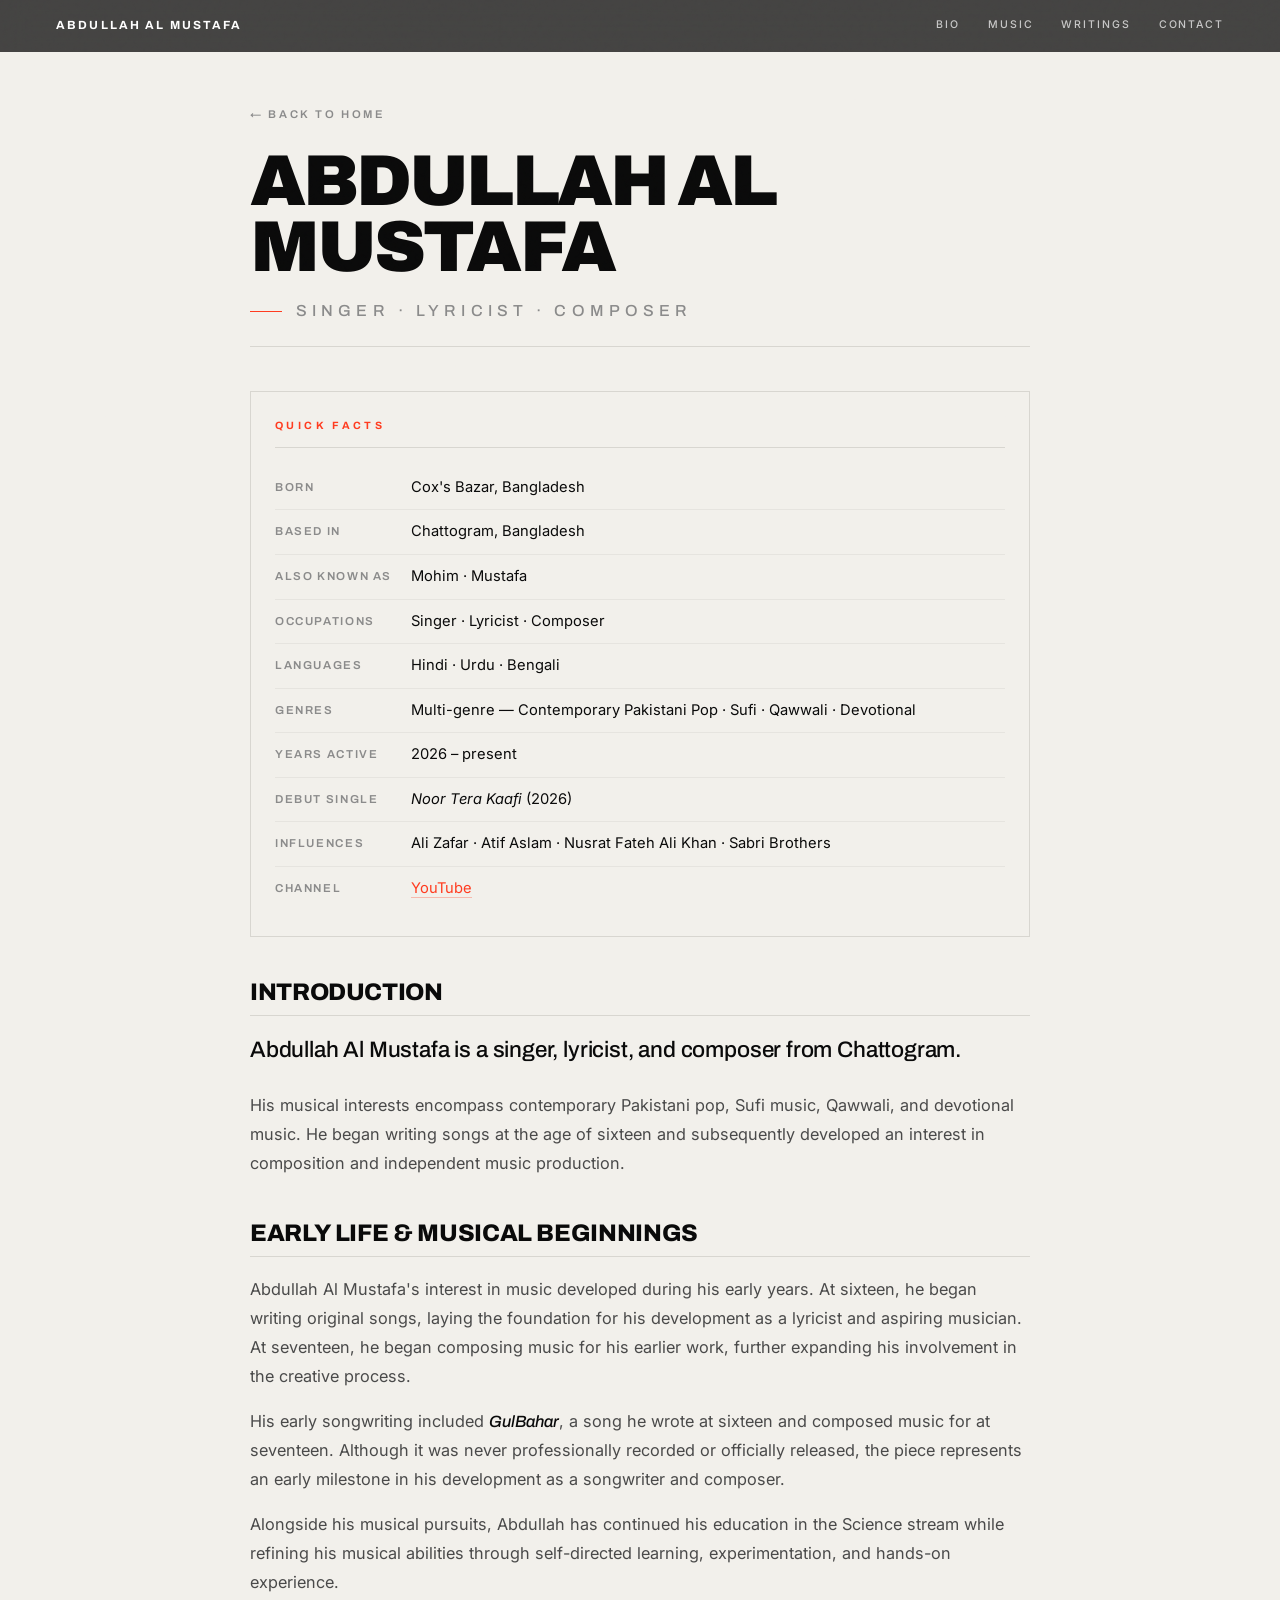
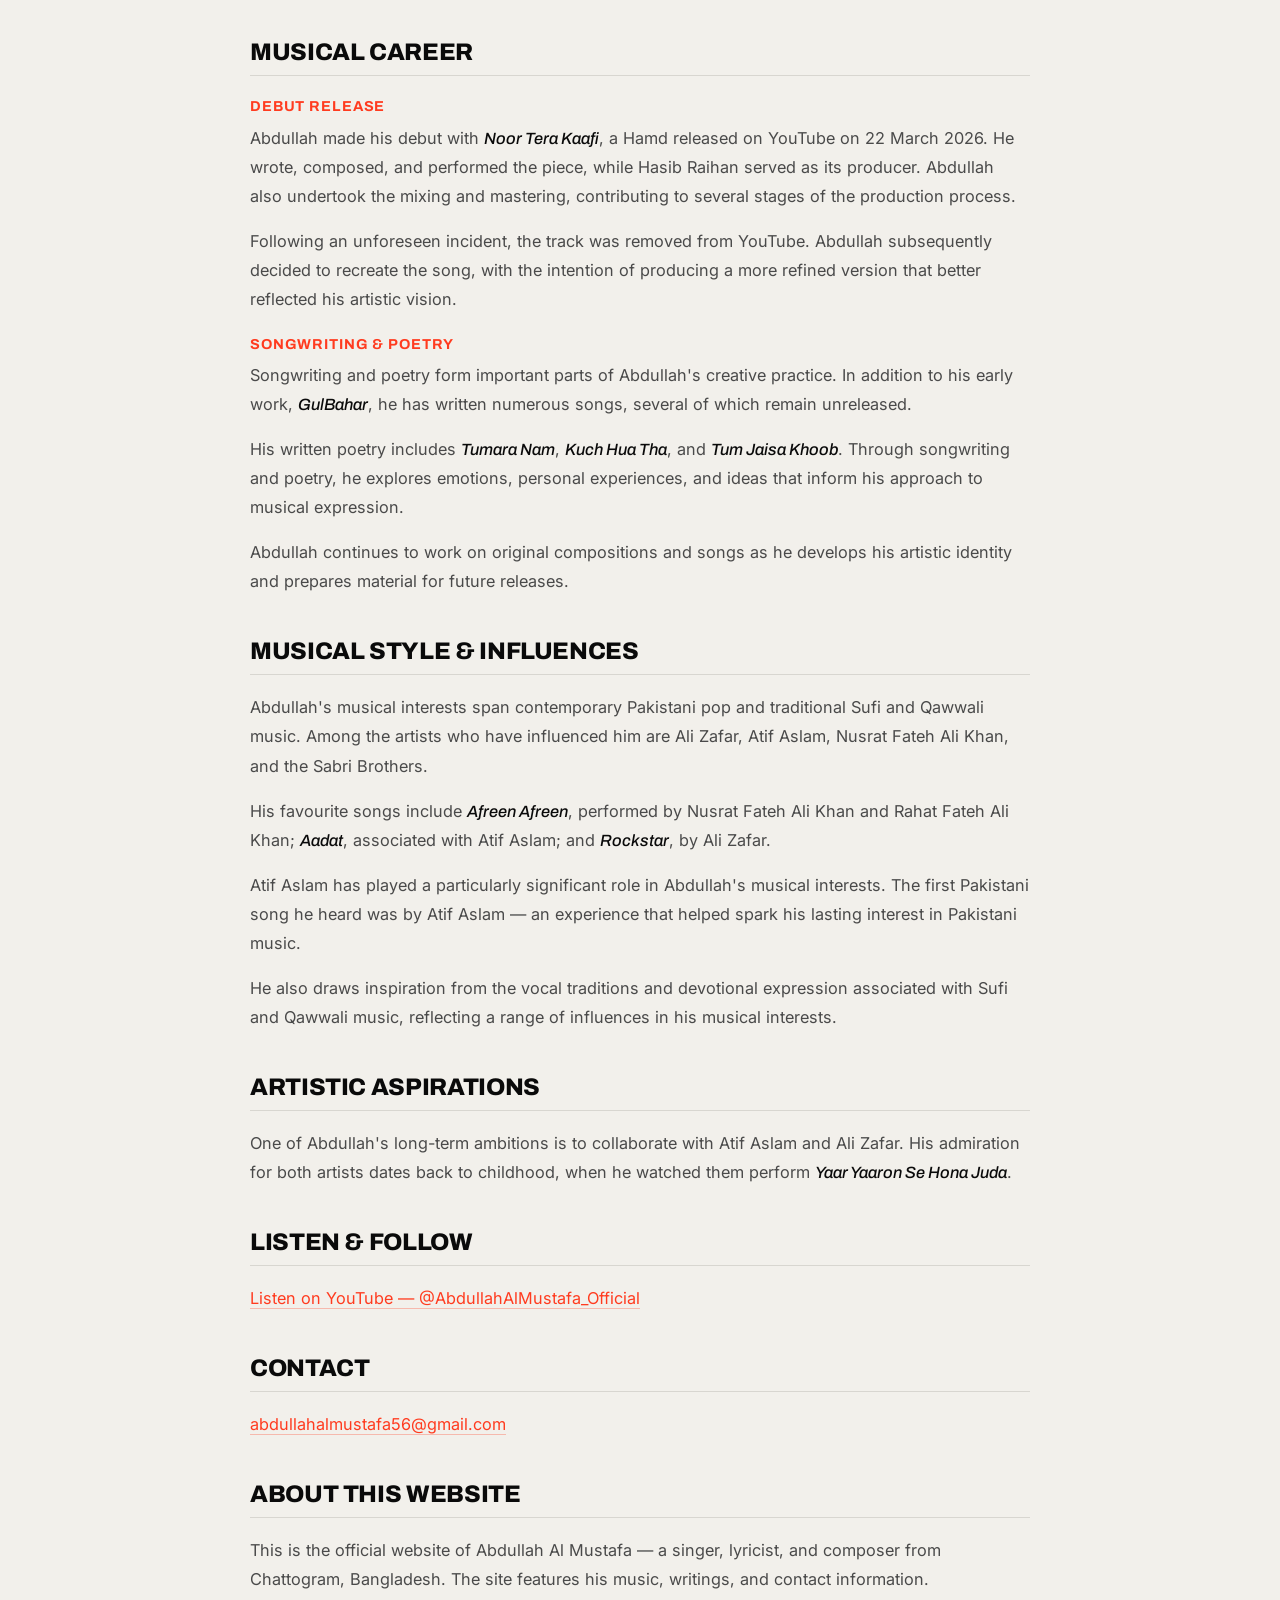
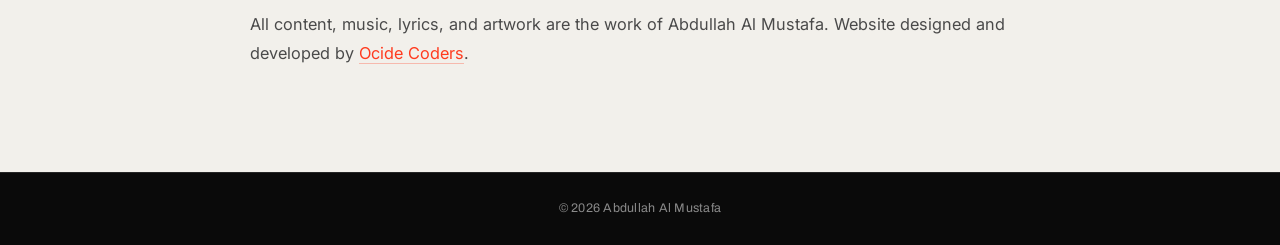
==== about.html @ 1e8de350 "About: timeless phrasing for education paragraph" ====
<!DOCTYPE html>
<html lang="en">
<head>
  <meta charset="UTF-8">
  <meta name="google-site-verification" content="J2MjWpshMWb_BfJvhMbxRysy1B_rmmm55DSOj57Hlis">
  <meta name="msvalidate.01" content="548513EF12C6687B4259E20BBB79D6B8">
  <meta name="viewport" content="width=device-width, initial-scale=1.0">
  <title>About Abdullah Al Mustafa — Singer, Lyricist & Composer</title>
  <meta name="description" content="Abdullah Al Mustafa is a singer, lyricist, and composer from Chattogram, Bangladesh. His debut single Noor Tera Kaafi was released on YouTube in 2026.">
  <meta name="keywords" content="Abdullah Al Mustafa, Bangladeshi singer, singer from Chattogram, Hindi Urdu singer, Noor Tera Kaafi, GulBahar, Sufi Qawwali, contemporary Pakistani pop, lyricist, composer">
  <meta name="author" content="Abdullah Al Mustafa">
  <meta name="robots" content="index, follow">
  <meta name="theme-color" content="#0A0A0A">

  <meta property="og:type" content="profile">
  <meta property="og:title" content="About Abdullah Al Mustafa — Singer, Lyricist & Composer">
  <meta property="og:description" content="Abdullah Al Mustafa is a singer, lyricist, and composer from Chattogram, Bangladesh.">
  <meta property="og:url" content="https://abdullahalmustafa.onrender.com/about.html">
  <meta property="og:site_name" content="Abdullah Al Mustafa">
  <meta property="og:image" content="https://i.ibb.co.com/5hmw3hTT/unnamed.jpg">

  <meta name="twitter:card" content="summary_large_image">
  <meta name="twitter:title" content="About Abdullah Al Mustafa">
  <meta name="twitter:description" content="Singer, lyricist, and composer from Chattogram, Bangladesh.">
  <meta name="twitter:image" content="https://i.ibb.co.com/5hmw3hTT/unnamed.jpg">

  <link rel="canonical" href="https://abdullahalmustafa.onrender.com/about.html">
  <link rel="icon" href="/favicon.ico" sizes="any">
  <link rel="icon" type="image/png" sizes="32x32" href="/favicon-32x32.png">
  <link rel="icon" type="image/png" sizes="16x16" href="/favicon-16x16.png">
  <link rel="apple-touch-icon" sizes="180x180" href="/apple-touch-icon.png">
  <link rel="manifest" href="/site.webmanifest">

  <link rel="preconnect" href="https://fonts.googleapis.com">
  <link rel="preconnect" href="https://fonts.gstatic.com" crossorigin>
  <link href="https://fonts.googleapis.com/css2?family=Archivo:wght@400;500;600;700;800;900&family=Inter:wght@300;400;500;600&display=swap" rel="stylesheet">

  <link rel="stylesheet" href="css/style.css">

  <script type="application/ld+json">
  {
    "@context": "https://schema.org",
    "@graph": [
      {
        "@type": "Person",
        "@id": "https://abdullahalmustafa.onrender.com/#person",
        "name": "Abdullah Al Mustafa",
        "alternateName": ["Mustafa", "আব্দুল্লাহ আল মোস্তফা"],
        "jobTitle": ["Singer", "Lyricist", "Composer"],
        "description": "Singer, lyricist, and composer from Chattogram, Bangladesh.",
        "url": "https://abdullahalmustafa.onrender.com/",
        "birthPlace": {
          "@type": "Place",
          "name": "Cox's Bazar, Bangladesh"
        },
        "nationality": {
          "@type": "Country",
          "name": "Bangladesh"
        },
        "knowsLanguage": [
          { "@type": "Language", "name": "Hindi" },
          { "@type": "Language", "name": "Urdu" },
          { "@type": "Language", "name": "Bengali" }
        ],
        "genre": ["Contemporary Pakistani Pop", "Sufi", "Qawwali", "Devotional"],
        "influencedBy": [
          { "@type": "Person", "name": "Ali Zafar" },
          { "@type": "Person", "name": "Atif Aslam" },
          { "@type": "Person", "name": "Nusrat Fateh Ali Khan" },
          { "@type": "MusicGroup", "name": "Sabri Brothers" }
        ],
        "sameAs": [
          "https://youtube.com/@AbdullahAlMustafa_Official"
        ],
        "email": "abdullahalmustafa56@gmail.com"
      },
      {
        "@type": "MusicGroup",
        "@id": "https://abdullahalmustafa.onrender.com/#musicgroup",
        "name": "Abdullah Al Mustafa",
        "member": { "@id": "https://abdullahalmustafa.onrender.com/#person" },
        "genre": ["Contemporary Pakistani Pop", "Sufi", "Qawwali", "Devotional"],
        "url": "https://abdullahalmustafa.onrender.com/",
        "sameAs": [
          "https://youtube.com/@AbdullahAlMustafa_Official"
        ]
      },
      {
        "@type": "MusicComposition",
        "name": "Noor Tera Kaafi",
        "composer": { "@id": "https://abdullahalmustafa.onrender.com/#person" },
        "lyricist": { "@id": "https://abdullahalmustafa.onrender.com/#person" },
        "datePublished": "2026-03-22",
        "genre": "Hamd"
      },
      {
        "@type": "AboutPage",
        "name": "About Abdullah Al Mustafa",
        "url": "https://abdullahalmustafa.onrender.com/about.html",
        "about": { "@id": "https://abdullahalmustafa.onrender.com/#person" }
      }
    ]
  }
  </script>

  <style>
    .about-page {
      background: var(--off-white);
      min-height: 100vh;
      padding: 100px var(--pad) 60px;
    }
    .about-inner {
      max-width: 780px;
      margin: 0 auto;
    }
    .back-link {
      display: inline-block;
      font-family: var(--font-display);
      font-weight: 600;
      font-size: 0.7rem;
      letter-spacing: 0.24em;
      text-transform: uppercase;
      color: var(--grey);
      margin-bottom: 24px;
      transition: color 0.25s;
    }
    .back-link:hover { color: var(--red); }

    .about-page h1 {
      font-family: var(--font-display);
      font-weight: 900;
      font-size: clamp(2.2rem, 8vw, 4.5rem);
      line-height: 0.92;
      letter-spacing: -0.04em;
      text-transform: uppercase;
      color: var(--black);
      margin-bottom: 18px;
    }
    .about-subtitle {
      font-family: var(--font-display);
      font-weight: 500;
      font-size: clamp(0.85rem, 1.6vw, 1rem);
      letter-spacing: 0.32em;
      text-transform: uppercase;
      color: var(--grey);
      padding-bottom: 22px;
      border-bottom: 1px solid var(--line-light);
      margin-bottom: 44px;
      display: flex;
      align-items: center;
      gap: 14px;
      flex-wrap: wrap;
    }
    .about-subtitle::before {
      content: "";
      display: inline-block;
      width: 32px;
      height: 1px;
      background: var(--red);
      flex-shrink: 0;
    }

    /* Fact box */
    .fact-box {
      background: var(--surface);
      border: 1px solid var(--line-light);
      padding: 26px 24px;
      margin-bottom: 44px;
    }
    .fact-box-title {
      font-family: var(--font-display);
      font-weight: 700;
      font-size: 0.66rem;
      letter-spacing: 0.32em;
      text-transform: uppercase;
      color: var(--red);
      margin-bottom: 18px;
      padding-bottom: 12px;
      border-bottom: 1px solid var(--line-light);
    }
    .fact-row {
      display: grid;
      grid-template-columns: 120px 1fr;
      gap: 16px;
      padding: 10px 0;
      border-bottom: 1px solid rgba(0,0,0,0.05);
      font-size: 0.92rem;
      line-height: 1.6;
    }
    .fact-row:last-child { border-bottom: none; }
    .fact-label {
      font-family: var(--font-display);
      font-weight: 600;
      font-size: 0.72rem;
      letter-spacing: 0.14em;
      text-transform: uppercase;
      color: var(--grey);
      padding-top: 2px;
    }
    .fact-value {
      color: var(--black);
    }
    .fact-value a {
      color: var(--red);
      text-decoration: none;
      border-bottom: 1px solid rgba(255, 59, 31, 0.3);
    }

    /* Sections */
    .about-section {
      margin-bottom: 44px;
    }
    .about-section h2 {
      font-family: var(--font-display);
      font-weight: 800;
      font-size: clamp(1.15rem, 2.4vw, 1.5rem);
      letter-spacing: -0.015em;
      text-transform: uppercase;
      color: var(--black);
      margin-bottom: 18px;
      padding-bottom: 12px;
      border-bottom: 1px solid var(--line-light);
    }
    .about-section h3 {
      font-family: var(--font-display);
      font-weight: 700;
      font-size: 0.9rem;
      letter-spacing: 0.06em;
      text-transform: uppercase;
      color: var(--red);
      margin-top: 24px;
      margin-bottom: 10px;
    }
    .about-section p {
      font-size: 1.02rem;
      line-height: 1.78;
      color: var(--grey-dark);
      margin-bottom: 16px;
    }
    .about-section p.lead {
      font-family: var(--font-display);
      font-weight: 500;
      font-size: clamp(1.15rem, 2.2vw, 1.4rem);
      line-height: 1.45;
      letter-spacing: -0.008em;
      color: var(--black);
      margin-bottom: 24px;
    }
    .about-section em {
      font-family: var(--font-display);
      font-style: italic;
      font-weight: 500;
      color: var(--black);
    }
    .about-section a {
      color: var(--red);
      text-decoration: none;
      border-bottom: 1px solid rgba(255, 59, 31, 0.3);
      transition: border-color 0.25s;
    }
    .about-section a:hover {
      border-bottom-color: var(--red);
    }
    .about-section ul {
      list-style: none;
      padding: 0;
      margin: 0 0 16px 0;
    }
    .about-section ul li {
      font-size: 1rem;
      line-height: 1.7;
      color: var(--grey-dark);
      padding: 9px 0 9px 22px;
      position: relative;
    }
    .about-section ul li::before {
      content: "";
      position: absolute;
      left: 0;
      top: 18px;
      width: 10px;
      height: 1px;
      background: var(--red);
    }

    @media (max-width: 520px) {
      .about-page { padding-top: 80px; }
      .fact-row { grid-template-columns: 1fr; gap: 4px; }
      .fact-label { padding-top: 0; }
      .about-section p { font-size: 0.96rem; }
      .about-section ul li { font-size: 0.95rem; }
    }
  </style>
</head>
<body>

  <nav class="nav">
    <a href="/" class="nav-brand">Abdullah Al Mustafa</a>
    <div class="nav-links">
      <a href="/#bio">Bio</a>
      <a href="/#music">Music</a>
      <a href="/#writings">Writings</a>
      <a href="/#contact">Contact</a>
    </div>
  </nav>

  <main class="about-page">
    <article class="about-inner">

      <a href="/" class="back-link">← Back to Home</a>

      <h1>Abdullah Al Mustafa</h1>
      <p class="about-subtitle">Singer · Lyricist · Composer</p>

      <div class="fact-box">
        <p class="fact-box-title">Quick Facts</p>
        <div class="fact-row">
          <span class="fact-label">Born</span>
          <span class="fact-value">Cox's Bazar, Bangladesh</span>
        </div>
        <div class="fact-row">
          <span class="fact-label">Based in</span>
          <span class="fact-value">Chattogram, Bangladesh</span>
        </div>
        <div class="fact-row">
          <span class="fact-label">Also known as</span>
          <span class="fact-value">Mohim · Mustafa</span>
        </div>
        <div class="fact-row">
          <span class="fact-label">Occupations</span>
          <span class="fact-value">Singer · Lyricist · Composer</span>
        </div>
        <div class="fact-row">
          <span class="fact-label">Languages</span>
          <span class="fact-value">Hindi · Urdu · Bengali</span>
        </div>
        <div class="fact-row">
          <span class="fact-label">Genres</span>
          <span class="fact-value">Multi-genre — Contemporary Pakistani Pop · Sufi · Qawwali · Devotional</span>
        </div>
        <div class="fact-row">
          <span class="fact-label">Years active</span>
          <span class="fact-value">2026 – present</span>
        </div>
        <div class="fact-row">
          <span class="fact-label">Debut single</span>
          <span class="fact-value"><em>Noor Tera Kaafi</em> (2026)</span>
        </div>
        <div class="fact-row">
          <span class="fact-label">Influences</span>
          <span class="fact-value">Ali Zafar · Atif Aslam · Nusrat Fateh Ali Khan · Sabri Brothers</span>
        </div>
        <div class="fact-row">
          <span class="fact-label">Channel</span>
          <span class="fact-value">
            <a href="https://youtube.com/@AbdullahAlMustafa_Official" target="_blank" rel="noopener">YouTube</a>
          </span>
        </div>
      </div>

      <section class="about-section">
        <h2>Introduction</h2>
        <p class="lead">
          Abdullah Al Mustafa is a singer, lyricist, and composer from Chattogram.
        </p>
        <p>
          His musical interests encompass contemporary Pakistani pop, Sufi music, Qawwali,
          and devotional music. He began writing songs at the age of sixteen and subsequently
          developed an interest in composition and independent music production.
        </p>
      </section>

      <section class="about-section">
        <h2>Early Life &amp; Musical Beginnings</h2>
        <p>
          Abdullah Al Mustafa's interest in music developed during his early years.
          At sixteen, he began writing original songs, laying the foundation for his
          development as a lyricist and aspiring musician. At seventeen, he began
          composing music for his earlier work, further expanding his involvement in
          the creative process.
        </p>
        <p>
          His early songwriting included <em>GulBahar</em>, a song he wrote at sixteen
          and composed music for at seventeen. Although it was never professionally
          recorded or officially released, the piece represents an early milestone in
          his development as a songwriter and composer.
        </p>
        <p>
          Alongside his musical pursuits, Abdullah has continued his education in the
          Science stream while refining his musical abilities through self-directed
          learning, experimentation, and hands-on experience.
        </p>
      </section>

      <section class="about-section">
        <h2>Musical Career</h2>

        <h3>Debut Release</h3>
        <p>
          Abdullah made his debut with <em>Noor Tera Kaafi</em>, a Hamd released on
          YouTube on 22 March 2026. He wrote, composed, and performed the piece, while
          Hasib Raihan served as its producer. Abdullah also undertook the mixing and
          mastering, contributing to several stages of the production process.
        </p>
        <p>
          Following an unforeseen incident, the track was removed from YouTube. Abdullah
          subsequently decided to recreate the song, with the intention of producing a
          more refined version that better reflected his artistic vision.
        </p>

        <h3>Songwriting &amp; Poetry</h3>
        <p>
          Songwriting and poetry form important parts of Abdullah's creative practice.
          In addition to his early work, <em>GulBahar</em>, he has written numerous songs,
          several of which remain unreleased.
        </p>
        <p>
          His written poetry includes <em>Tumara Nam</em>, <em>Kuch Hua Tha</em>, and
          <em>Tum Jaisa Khoob</em>. Through songwriting and poetry, he explores emotions,
          personal experiences, and ideas that inform his approach to musical expression.
        </p>
        <p>
          Abdullah continues to work on original compositions and songs as he develops
          his artistic identity and prepares material for future releases.
        </p>
      </section>

      <section class="about-section">
        <h2>Musical Style &amp; Influences</h2>
        <p>
          Abdullah's musical interests span contemporary Pakistani pop and traditional
          Sufi and Qawwali music. Among the artists who have influenced him are
          Ali Zafar, Atif Aslam, Nusrat Fateh Ali Khan, and the Sabri Brothers.
        </p>
        <p>
          His favourite songs include <em>Afreen Afreen</em>, performed by Nusrat Fateh
          Ali Khan and Rahat Fateh Ali Khan; <em>Aadat</em>, associated with Atif Aslam;
          and <em>Rockstar</em>, by Ali Zafar.
        </p>
        <p>
          Atif Aslam has played a particularly significant role in Abdullah's musical
          interests. The first Pakistani song he heard was by Atif Aslam — an experience
          that helped spark his lasting interest in Pakistani music.
        </p>
        <p>
          He also draws inspiration from the vocal traditions and devotional expression
          associated with Sufi and Qawwali music, reflecting a range of influences in
          his musical interests.
        </p>
      </section>

      <section class="about-section">
        <h2>Artistic Aspirations</h2>
        <p>
          One of Abdullah's long-term ambitions is to collaborate with Atif Aslam and
          Ali Zafar. His admiration for both artists dates back to childhood, when he
          watched them perform <em>Yaar Yaaron Se Hona Juda</em>.
        </p>
      </section>

      <section class="about-section">
        <h2>Listen &amp; Follow</h2>
        <p>
          <a href="https://youtube.com/@AbdullahAlMustafa_Official" target="_blank" rel="noopener">
            Listen on YouTube — @AbdullahAlMustafa_Official
          </a>
        </p>
      </section>

      <section class="about-section">
        <h2>Contact</h2>
        <p>
          <a href="mailto:abdullahalmustafa56@gmail.com">abdullahalmustafa56@gmail.com</a>
        </p>
      </section>

      <section class="about-section">
        <h2>About This Website</h2>
        <p>
          This is the official website of Abdullah Al Mustafa — a singer, lyricist, and
          composer from Chattogram, Bangladesh. The site features his music, writings,
          and contact information.
        </p>
        <p>
          All content, music, lyrics, and artwork are the work of Abdullah Al Mustafa.
          Website designed and developed by
          <a href="https://ocidecoders.onrender.com/" target="_blank" rel="noopener">Ocide Coders</a>.
        </p>
      </section>

    </article>
  </main>

  <footer class="footer">
    <p class="footer-copy">© 2026 Abdullah Al Mustafa</p>
  </footer>

  <script>
    (function () {
      var nav = document.querySelector('.nav');
      var onScroll = function () { nav.classList.toggle('scrolled', window.scrollY > 20); };
      window.addEventListener('scroll', onScroll, { passive: true });
      onScroll();
    })();
  </script>
</body>
</html>
---- css/style.css ----
/* =====================================================================
   Abdullah Al Mustafa — Portfolio
   Clean editorial black & white
   ===================================================================== */

:root {
  --black:      #0A0A0A;
  --black-2:    #141414;
  --white:      #FFFFFF;
  --off-white:  #F2F0EB;
  --grey:       #8A8A8A;
  --grey-dark:  #4A4A4A;
  --line-dark:  #262626;
  --line-light: #D8D6D0;
  --red:        #FF3B1F;

  --font-display: 'Archivo', 'Helvetica Neue', Helvetica, Arial, sans-serif;
  --font-body:    'Inter', -apple-system, BlinkMacSystemFont, sans-serif;

  --pad: clamp(20px, 4.5vw, 56px);
  --ease: cubic-bezier(0.22, 1, 0.36, 1);
}

*, *::before, *::after { box-sizing: border-box; margin: 0; padding: 0; }
html { scroll-behavior: smooth; }

body {
  font-family: var(--font-body);
  background: var(--black);
  color: var(--white);
  line-height: 1.6;
  font-size: 16px;
  overflow-x: hidden;
  -webkit-font-smoothing: antialiased;
  -moz-osx-font-smoothing: grayscale;
}

img { max-width: 100%; display: block; }
a { color: inherit; text-decoration: none; }
button { font-family: inherit; cursor: pointer; border: none; background: none; color: inherit; }

/* Grain overlay */
body::before {
  content: "";
  position: fixed;
  inset: 0;
  pointer-events: none;
  z-index: 999;
  opacity: 0.035;
  background-image: url("data:image/svg+xml,%3Csvg viewBox='0 0 200 200' xmlns='http://www.w3.org/2000/svg'%3E%3Cfilter id='n'%3E%3CfeTurbulence type='fractalNoise' baseFrequency='0.9' numOctaves='2'/%3E%3C/filter%3E%3Crect width='100%25' height='100%25' filter='url(%23n)'/%3E%3C/svg%3E");
  mix-blend-mode: overlay;
}

h1, h2, h3 {
  font-family: var(--font-display);
  font-weight: 800;
  line-height: 0.92;
  letter-spacing: -0.03em;
  text-transform: uppercase;
}

.hidden { display: none !important; }

/* =====================================================================
   NAV
   ===================================================================== */
.nav {
  position: fixed;
  top: 0; left: 0; right: 0;
  z-index: 100;
  padding: 16px var(--pad);
  display: flex;
  justify-content: space-between;
  align-items: center;
  background: rgba(10, 10, 10, 0.75);
  backdrop-filter: blur(14px);
  -webkit-backdrop-filter: blur(14px);
  border-bottom: 1px solid transparent;
  transition: border-color 0.3s var(--ease);
}
.nav.scrolled { border-bottom-color: var(--line-dark); }
.nav-brand {
  font-family: var(--font-display);
  font-weight: 700;
  font-size: 0.74rem;
  letter-spacing: 0.18em;
  text-transform: uppercase;
}
.nav-links { display: flex; gap: clamp(14px, 2.5vw, 28px); }
.nav-links a {
  font-size: 0.66rem;
  font-weight: 500;
  letter-spacing: 0.18em;
  text-transform: uppercase;
  opacity: 0.7;
  transition: opacity 0.25s var(--ease);
}
.nav-links a:hover { opacity: 1; }

/* =====================================================================
   HERO
   ===================================================================== */
.hero {
  min-height: 100vh;
  background: var(--black);
  display: flex;
  flex-direction: column;
  justify-content: center;
  padding: 90px clamp(24px, 6vw, 64px) 60px;
}
.hero-name {
  font-family: var(--font-display);
  font-weight: 900;
  font-size: clamp(2.6rem, 12vw, 8.5rem);
  line-height: 0.94;
  letter-spacing: -0.045em;
  text-transform: uppercase;
  color: var(--white);
}
.name-line { display: block; }
.hero-roles {
  font-family: var(--font-display);
  font-weight: 500;
  font-size: clamp(0.75rem, 1.4vw, 1rem);
  letter-spacing: 0.36em;
  text-transform: uppercase;
  color: var(--grey);
  margin-top: clamp(20px, 3vw, 34px);
  padding-top: clamp(18px, 2.5vw, 26px);
  border-top: 1px solid var(--line-dark);
  display: flex;
  align-items: center;
  gap: 16px;
  flex-wrap: wrap;
}
.hero-roles::before {
  content: "";
  display: inline-block;
  width: 32px;
  height: 1px;
  background: var(--red);
  flex-shrink: 0;
}

/* =====================================================================
   SECTIONS
   ===================================================================== */
.section {
  padding: clamp(70px, 10vw, 140px) var(--pad);
}
.section-light { background: var(--off-white); color: var(--black); }
.section-dark  { background: var(--black);     color: var(--white); }

.section-head {
  padding-bottom: 22px;
  border-bottom: 1px solid currentColor;
  margin-bottom: clamp(32px, 6vw, 64px);
}
.section-light .section-head { border-color: var(--line-light); }
.section-dark  .section-head { border-color: var(--line-dark); }

.section-huge {
  font-family: var(--font-display);
  font-weight: 900;
  font-size: clamp(2.6rem, 12vw, 8rem);
  line-height: 0.88;
  letter-spacing: -0.05em;
  text-transform: uppercase;
}

/* =====================================================================
   BIO
   ===================================================================== */
.bio-body {
  max-width: 640px;
  display: flex;
  flex-direction: column;
  gap: 18px;
}
.bio-lede {
  font-family: var(--font-display);
  font-weight: 500;
  font-size: clamp(1.1rem, 2.2vw, 1.45rem);
  line-height: 1.4;
  letter-spacing: -0.01em;
  color: var(--black);
}
.bio-body p:not(.bio-lede) {
  font-size: 0.98rem;
  line-height: 1.75;
  color: var(--grey-dark);
}
.bio-body em {
  font-family: var(--font-display);
  font-style: italic;
  font-weight: 500;
  color: var(--black);
}

/* =====================================================================
   MUSIC
   ===================================================================== */
.music-block {
  padding: 28px 0;
  border-top: 1px solid var(--line-dark);
}
.music-block:first-of-type { border-top: none; padding-top: 0; }
.music-block:last-of-type { padding-bottom: 0; }

.music-block-label {
  display: block;
  font-family: var(--font-display);
  font-weight: 700;
  font-size: 0.72rem;
  letter-spacing: 0.36em;
  text-transform: uppercase;
  color: var(--red);
  margin-bottom: 22px;
}

.track-list { list-style: none; display: flex; flex-direction: column; gap: 14px; }
.track-list li {
  display: flex;
  flex-wrap: wrap;
  align-items: baseline;
  gap: 12px;
  padding-bottom: 14px;
  border-bottom: 1px solid rgba(255, 255, 255, 0.05);
}
.track-list li:last-child { border-bottom: none; padding-bottom: 0; }
.track-title {
  font-family: var(--font-display);
  font-weight: 500;
  font-size: clamp(1.15rem, 2.4vw, 1.5rem);
  line-height: 1.25;
  color: var(--white);
}
.track-meta {
  font-family: var(--font-display);
  font-weight: 500;
  font-size: 0.66rem;
  letter-spacing: 0.24em;
  text-transform: uppercase;
  color: var(--grey);
  padding: 5px 10px;
  border: 1px solid var(--grey-dark);
  white-space: nowrap;
}

/* =====================================================================
   WRITINGS
   ===================================================================== */
.writings-body {
  max-width: 640px;
  display: flex;
  flex-direction: column;
  gap: 18px;
}
.writings-lede {
  font-family: var(--font-display);
  font-weight: 500;
  font-size: clamp(1.1rem, 2.2vw, 1.45rem);
  line-height: 1.4;
  letter-spacing: -0.01em;
  color: var(--black);
}
.writings-body p:not(.writings-lede) {
  font-size: 0.98rem;
  line-height: 1.75;
  color: var(--grey-dark);
}

/* =====================================================================
   CONTACT
   ===================================================================== */
.contact-layout {
  display: grid;
  grid-template-columns: 1fr 1.15fr;
  gap: clamp(32px, 5vw, 72px);
  align-items: start;
}
.contact-side { padding-top: 4px; }
.contact-label {
  display: block;
  font-family: var(--font-display);
  font-weight: 600;
  font-size: 0.68rem;
  letter-spacing: 0.32em;
  text-transform: uppercase;
  color: var(--grey);
  margin-bottom: 18px;
}
.contact-name {
  font-family: var(--font-display);
  font-weight: 800;
  font-size: clamp(1.6rem, 3.4vw, 2.4rem);
  line-height: 1;
  letter-spacing: -0.025em;
  text-transform: uppercase;
  color: var(--white);
  margin-bottom: 18px;
}
.contact-desc {
  font-size: 0.98rem;
  line-height: 1.7;
  color: var(--grey);
  max-width: 40ch;
}

/* ---------- Form ---------- */
.contact-form {
  display: flex;
  flex-direction: column;
  gap: 22px;
}
.form-row {
  display: flex;
  flex-direction: column;
  gap: 10px;
}
.form-label {
  font-family: var(--font-display);
  font-weight: 600;
  font-size: 0.66rem;
  letter-spacing: 0.28em;
  text-transform: uppercase;
  color: var(--grey);
}

/* Boxed white-bordered inputs — clearly a form */
.form-input {
  font-family: var(--font-body);
  font-size: 1rem;
  font-weight: 400;
  color: var(--white);
  background: rgba(255, 255, 255, 0.02);
  border: 1px solid rgba(255, 255, 255, 0.28);
  border-radius: 2px;
  padding: 14px 16px;
  outline: none;
  width: 100%;
  transition: border-color 0.25s var(--ease), background 0.25s var(--ease), box-shadow 0.25s var(--ease);
}
.form-input::placeholder { color: rgba(255, 255, 255, 0.32); }
.form-input:hover {
  border-color: rgba(255, 255, 255, 0.5);
}
.form-input:focus {
  border-color: var(--white);
  background: rgba(255, 255, 255, 0.05);
  box-shadow: 0 0 0 3px rgba(255, 255, 255, 0.06);
}
.form-input.field-error {
  border-color: var(--red);
  animation: fieldShake 0.4s;
}
@keyframes fieldShake {
  0%, 100% { transform: translateX(0); }
  25%      { transform: translateX(-5px); }
  75%      { transform: translateX(5px); }
}

.form-textarea {
  resize: vertical;
  min-height: 120px;
  line-height: 1.6;
}

/* Custom-wrapped native select */
.select-wrap {
  position: relative;
  width: 100%;
}
.form-select {
  appearance: none;
  -webkit-appearance: none;
  -moz-appearance: none;
  padding-right: 44px;
  cursor: pointer;
}
.form-select option {
  background: var(--black-2);
  color: var(--white);
}
.select-arrow {
  position: absolute;
  right: 16px;
  top: 50%;
  transform: translateY(-50%);
  color: var(--grey);
  pointer-events: none;
  transition: color 0.25s var(--ease);
}
.form-select:hover + .select-arrow,
.form-select:focus + .select-arrow { color: var(--white); }

.custom-subject-input {
  margin-top: 4px;
  animation: slideIn 0.3s var(--ease);
}
@keyframes slideIn {
  from { opacity: 0; transform: translateY(-6px); }
  to   { opacity: 1; transform: translateY(0); }
}

/* Send button */
.form-submit {
  display: inline-flex;
  align-items: center;
  justify-content: center;
  gap: 12px;
  padding: 16px 32px;
  background: var(--white);
  color: var(--black);
  border: 1px solid var(--white);
  border-radius: 2px;
  font-family: var(--font-display);
  font-weight: 700;
  font-size: 0.76rem;
  letter-spacing: 0.24em;
  text-transform: uppercase;
  cursor: pointer;
  align-self: flex-start;
  transition: all 0.3s var(--ease);
}
.form-submit:hover {
  background: var(--red);
  border-color: var(--red);
  color: var(--white);
  gap: 20px;
}
.form-submit:active { transform: translateY(2px); }
.form-submit span { font-size: 1rem; line-height: 1; }

/* ---------- Listen ---------- */
.contact-listen {
  margin-top: clamp(48px, 7vw, 80px);
  padding-top: 30px;
  border-top: 1px solid var(--line-dark);
  display: flex;
  flex-direction: column;
  gap: 16px;
}
.listen-label {
  font-family: var(--font-display);
  font-weight: 600;
  font-size: 0.66rem;
  letter-spacing: 0.32em;
  text-transform: uppercase;
  color: var(--grey);
}
.listen-link {
  display: inline-flex;
  align-items: center;
  gap: 14px;
  align-self: flex-start;
  font-family: var(--font-display);
  font-weight: 600;
  font-size: clamp(1.1rem, 2.2vw, 1.4rem);
  color: var(--white);
  transition: color 0.25s var(--ease), gap 0.3s var(--ease);
}
.listen-link svg { color: var(--red); flex-shrink: 0; transition: transform 0.3s var(--ease); }
.listen-link:hover { color: var(--red); gap: 18px; }
.listen-link:hover svg { transform: scale(1.08); }

/* =====================================================================
   FOOTER
   ===================================================================== */
.footer {
  background: var(--black);
  border-top: 1px solid var(--line-dark);
  padding: 26px var(--pad);
  display: flex;
  justify-content: center;
  align-items: center;
}
.footer-copy {
  font-family: var(--font-display);
  font-weight: 400;
  font-size: 0.78rem;
  letter-spacing: 0.02em;
  color: var(--grey);
  text-align: center;
}

/* =====================================================================
   RESPONSIVE
   ===================================================================== */
@media (max-width: 860px) {
  .contact-layout { grid-template-columns: 1fr; gap: 40px; }
}

@media (max-width: 520px) {
  .nav-links { gap: 12px; }
  .nav-links a { font-size: 0.6rem; letter-spacing: 0.1em; }
  .nav-brand { font-size: 0.68rem; letter-spacing: 0.12em; }
  .hero { padding-top: 76px; padding-bottom: 40px; }
  .hero-name { font-size: clamp(2.2rem, 14vw, 4rem); line-height: 0.98; }
  .section-huge { font-size: clamp(2.4rem, 15vw, 4.5rem); }
  .track-title { font-size: 1.05rem; }
  .track-meta { font-size: 0.58rem; letter-spacing: 0.18em; padding: 4px 8px; }
  .form-submit { width: 100%; }
  .listen-link { font-size: 1rem; gap: 12px; }
  .listen-link svg { width: 20px; height: 20px; }
  .footer-copy { font-size: 0.72rem; }
}

@media (prefers-reduced-motion: reduce) {
  *, *::before, *::after {
    animation-duration: 0.01ms !important;
    transition-duration: 0.01ms !important;
  }
  html { scroll-behavior: auto; }
}

/* =====================================================================
   Custom Select Dropdown
   ===================================================================== */

.custom-select {
  position: relative;
  width: 100%;
}

.custom-select-trigger {
  display: flex;
  justify-content: space-between;
  align-items: center;
  width: 100%;
  padding: 14px 16px;
  font-family: var(--font-body);
  font-size: 1rem;
  font-weight: 400;
  text-align: left;
  color: var(--white);
  background: rgba(255, 255, 255, 0.02);
  border: 1px solid rgba(255, 255, 255, 0.28);
  border-radius: 2px;
  cursor: pointer;
  transition: border-color 0.25s var(--ease), background 0.25s var(--ease), box-shadow 0.25s var(--ease);
}
.custom-select-trigger:hover {
  border-color: rgba(255, 255, 255, 0.5);
}
.custom-select-trigger:focus {
  outline: none;
  border-color: var(--white);
  background: rgba(255, 255, 255, 0.05);
  box-shadow: 0 0 0 3px rgba(255, 255, 255, 0.06);
}

.custom-select-text {
  color: rgba(255, 255, 255, 0.32);
  transition: color 0.2s var(--ease);
  flex: 1;
  overflow: hidden;
  text-overflow: ellipsis;
  white-space: nowrap;
  padding-right: 10px;
}
.custom-select[data-value]:not([data-value=""]) .custom-select-text {
  color: var(--white);
}

.custom-select-chev {
  color: var(--grey);
  flex-shrink: 0;
  transition: transform 0.3s var(--ease), color 0.25s var(--ease);
}
.custom-select.open .custom-select-chev {
  transform: rotate(180deg);
  color: var(--white);
}

/* Dropdown menu */
.custom-select-menu {
  position: absolute;
  top: calc(100% + 6px);
  left: 0;
  right: 0;
  list-style: none;
  margin: 0;
  padding: 6px 0;
  background: #141414;
  border: 1px solid rgba(255, 255, 255, 0.14);
  border-radius: 2px;
  box-shadow: 0 24px 48px rgba(0, 0, 0, 0.75);
  z-index: 200;
  max-height: 300px;
  overflow-y: auto;

  /* Hidden state */
  opacity: 0;
  visibility: hidden;
  transform: translateY(-6px);
  pointer-events: none;
  transition:
    opacity 0.2s var(--ease),
    transform 0.2s var(--ease),
    visibility 0s linear 0.2s;
}
.custom-select.open .custom-select-menu {
  opacity: 1;
  visibility: visible;
  transform: translateY(0);
  pointer-events: auto;
  transition-delay: 0s;
}

.custom-select-opt {
  display: flex;
  align-items: center;
  justify-content: space-between;
  gap: 10px;
  padding: 13px 18px;
  font-family: var(--font-body);
  font-size: 0.95rem;
  font-weight: 400;
  color: rgba(255, 255, 255, 0.85);
  cursor: pointer;
  transition: background 0.15s var(--ease), color 0.15s var(--ease);
}
.custom-select-opt:hover,
.custom-select-opt.focused {
  background: rgba(255, 255, 255, 0.06);
  color: var(--white);
}
.custom-select-opt.selected {
  color: var(--red);
  font-weight: 500;
}
.custom-select-opt.selected::before {
  content: "";
  display: inline-block;
  width: 3px;
  height: 12px;
  background: var(--red);
  margin-right: 10px;
  flex-shrink: 0;
}
.custom-select-opt.selected {
  padding-left: 15px;
}

.custom-select-write {
  border-top: 1px solid rgba(255, 255, 255, 0.10);
  margin-top: 6px;
  padding-top: 14px;
  color: var(--white);
  font-weight: 500;
}
.custom-select-write svg {
  opacity: 0.55;
}

/* Error state */
.custom-select.field-error .custom-select-trigger {
  border-color: var(--red);
  animation: fieldShake 0.4s;
}

/* Scrollbar in dropdown */
.custom-select-menu::-webkit-scrollbar { width: 5px; }
.custom-select-menu::-webkit-scrollbar-thumb {
  background: rgba(255, 255, 255, 0.15);
  border-radius: 3px;
}

/* =====================================================================
   Override: no more custom-select — subject is plain text input now
   ===================================================================== */
.custom-select,
.custom-select-trigger,
.custom-select-menu,
.custom-select-opt,
.custom-subject-input {
  /* Legacy safety — should not exist anymore */
  display: none !important;
}

/* Subject field looks same as other inputs */
#cf-subject.form-input {
  background: rgba(255, 255, 255, 0.02);
  border: 1px solid rgba(255, 255, 255, 0.28);
  border-radius: 2px;
  padding: 14px 16px;
  color: var(--white);
  font-family: var(--font-body);
  font-size: 1rem;
  transition: border-color 0.25s var(--ease), background 0.25s var(--ease), box-shadow 0.25s var(--ease);
}
#cf-subject.form-input:hover {
  border-color: rgba(255, 255, 255, 0.5);
}
#cf-subject.form-input:focus {
  border-color: var(--white);
  background: rgba(255, 255, 255, 0.05);
  box-shadow: 0 0 0 3px rgba(255, 255, 255, 0.06);
  outline: none;
}
#cf-subject.form-input::placeholder {
  color: rgba(255, 255, 255, 0.32);
}

/* =====================================================================
   Force clean form styling — overrides any legacy rules
   ===================================================================== */
#cf-subject.form-input,
#cf-name.form-input,
#cf-email.form-input {
  background: rgba(255, 255, 255, 0.02) !important;
  border: 1px solid rgba(255, 255, 255, 0.28) !important;
  border-radius: 2px !important;
  padding: 14px 16px !important;
  color: var(--white) !important;
  font-family: var(--font-body) !important;
  font-size: 1rem !important;
  width: 100% !important;
  transition: border-color 0.25s var(--ease), background 0.25s var(--ease), box-shadow 0.25s var(--ease) !important;
  appearance: none !important;
  -webkit-appearance: none !important;
}
#cf-subject.form-input:hover,
#cf-name.form-input:hover,
#cf-email.form-input:hover {
  border-color: rgba(255, 255, 255, 0.5) !important;
}
#cf-subject.form-input:focus,
#cf-name.form-input:focus,
#cf-email.form-input:focus {
  border-color: var(--white) !important;
  background: rgba(255, 255, 255, 0.05) !important;
  box-shadow: 0 0 0 3px rgba(255, 255, 255, 0.06) !important;
  outline: none !important;
}
#cf-subject.form-input::placeholder,
#cf-name.form-input::placeholder,
#cf-email.form-input::placeholder {
  color: rgba(255, 255, 255, 0.32) !important;
}

.form-textarea {
  background: rgba(255, 255, 255, 0.02) !important;
  border: 1px solid rgba(255, 255, 255, 0.28) !important;
  border-radius: 2px !important;
  padding: 14px 16px !important;
  color: var(--white) !important;
  resize: vertical !important;
  min-height: 120px !important;
  font-family: var(--font-body) !important;
  font-size: 1rem !important;
  line-height: 1.6 !important;
}
.form-textarea:hover { border-color: rgba(255, 255, 255, 0.5) !important; }
.form-textarea:focus {
  border-color: var(--white) !important;
  background: rgba(255, 255, 255, 0.05) !important;
  box-shadow: 0 0 0 3px rgba(255, 255, 255, 0.06) !important;
  outline: none !important;
}

/* Nuke any lingering custom-select artefacts */
.custom-select,
.custom-select-trigger,
.custom-select-menu,
.custom-select-opt,
.custom-subject-input { display: none !important; }

/* =====================================================================
   Force clean form styling — overrides any legacy rules
   ===================================================================== */
#cf-subject.form-input,
#cf-name.form-input,
#cf-email.form-input {
  background: rgba(255, 255, 255, 0.02) !important;
  border: 1px solid rgba(255, 255, 255, 0.28) !important;
  border-radius: 2px !important;
  padding: 14px 16px !important;
  color: var(--white) !important;
  font-family: var(--font-body) !important;
  font-size: 1rem !important;
  width: 100% !important;
  transition: border-color 0.25s var(--ease), background 0.25s var(--ease), box-shadow 0.25s var(--ease) !important;
  appearance: none !important;
  -webkit-appearance: none !important;
}
#cf-subject.form-input:hover,
#cf-name.form-input:hover,
#cf-email.form-input:hover {
  border-color: rgba(255, 255, 255, 0.5) !important;
}
#cf-subject.form-input:focus,
#cf-name.form-input:focus,
#cf-email.form-input:focus {
  border-color: var(--white) !important;
  background: rgba(255, 255, 255, 0.05) !important;
  box-shadow: 0 0 0 3px rgba(255, 255, 255, 0.06) !important;
  outline: none !important;
}
#cf-subject.form-input::placeholder,
#cf-name.form-input::placeholder,
#cf-email.form-input::placeholder {
  color: rgba(255, 255, 255, 0.32) !important;
}

.form-textarea {
  background: rgba(255, 255, 255, 0.02) !important;
  border: 1px solid rgba(255, 255, 255, 0.28) !important;
  border-radius: 2px !important;
  padding: 14px 16px !important;
  color: var(--white) !important;
  resize: vertical !important;
  min-height: 120px !important;
  font-family: var(--font-body) !important;
  font-size: 1rem !important;
  line-height: 1.6 !important;
}
.form-textarea:hover { border-color: rgba(255, 255, 255, 0.5) !important; }
.form-textarea:focus {
  border-color: var(--white) !important;
  background: rgba(255, 255, 255, 0.05) !important;
  box-shadow: 0 0 0 3px rgba(255, 255, 255, 0.06) !important;
  outline: none !important;
}

/* Nuke any lingering custom-select artefacts */
.custom-select,
.custom-select-trigger,
.custom-select-menu,
.custom-select-opt,
.custom-subject-input { display: none !important; }


/* =====================================================================
   MUSIC — final clean (16:9 video cards)
   ===================================================================== */

#music .section-head {
  margin-bottom: 40px;
}

.music-category {
  padding: 0;
  margin-bottom: 48px;
}
.music-category:last-child {
  margin-bottom: 0;
}
.music-category[style*="display: none"] {
  display: none !important;
}

.music-cat-label {
  display: block;
  font-family: var(--font-display);
  font-weight: 700;
  font-size: 0.72rem;
  letter-spacing: 0.36em;
  text-transform: uppercase;
  color: var(--red);
  margin-bottom: 22px;
}

/* Grid */
.song-grid {
  display: grid;
  grid-template-columns: repeat(auto-fill, minmax(280px, 1fr));
  gap: 26px;
}

/* Card */
.song-card {
  display: flex;
  flex-direction: column;
  background: transparent;
  cursor: default;
}
.song-card.playable {
  cursor: pointer;
  transition: transform 0.35s cubic-bezier(0.22, 1, 0.36, 1);
}
.song-card.playable:hover {
  transform: translateY(-4px);
}

/* Thumbnail — 16:9 */
.song-thumb {
  position: relative;
  width: 100%;
  aspect-ratio: 16 / 9;
  background: linear-gradient(155deg, #1A1A1A 0%, #050505 100%);
  border: 1px solid rgba(255, 255, 255, 0.10);
  overflow: hidden;
  display: flex;
  align-items: center;
  justify-content: center;
  transition: border-color 0.3s ease;
}
.song-card.playable:hover .song-thumb {
  border-color: rgba(255, 255, 255, 0.30);
}

.song-thumb img {
  position: absolute;
  inset: 0;
  width: 100%;
  height: 100%;
  object-fit: cover;
  display: block;
  transition: transform 0.6s cubic-bezier(0.22, 1, 0.36, 1);
}
.song-card.playable:hover .song-thumb img {
  transform: scale(1.05);
}

.song-ph {
  color: rgba(255, 255, 255, 0.18);
  display: flex;
  align-items: center;
  justify-content: center;
}

/* Play button — center */
.song-play {
  position: absolute;
  top: 50%;
  left: 50%;
  transform: translate(-50%, -50%);
  width: 64px;
  height: 64px;
  border-radius: 50%;
  background: #FF0000;
  color: #FFFFFF;
  display: flex;
  align-items: center;
  justify-content: center;
  box-shadow: 0 8px 24px rgba(0, 0, 0, 0.55);
  pointer-events: none;
  transition: transform 0.3s ease, box-shadow 0.3s ease;
  z-index: 2;
}
.song-play svg {
  margin-left: 4px;
}
.song-card.playable:hover .song-play {
  transform: translate(-50%, -50%) scale(1.1);
  box-shadow: 0 8px 24px rgba(0, 0, 0, 0.55), 0 0 0 10px rgba(255, 0, 0, 0.18);
}

/* Info below */
.song-info {
  padding: 14px 0 0;
  display: flex;
  flex-direction: column;
  gap: 6px;
}
.song-title {
  font-family: var(--font-display);
  font-weight: 600;
  font-size: 1.05rem;
  letter-spacing: -0.005em;
  text-transform: none;
  color: var(--white);
  line-height: 1.3;
}
.song-tag-yt {
  font-family: var(--font-display);
  font-weight: 600;
  font-size: 0.66rem;
  letter-spacing: 0.22em;
  text-transform: uppercase;
  color: var(--red);
  transition: letter-spacing 0.3s ease;
}
.song-card.playable:hover .song-tag-yt {
  letter-spacing: 0.28em;
}
.song-tag-soon {
  font-family: var(--font-display);
  font-weight: 600;
  font-size: 0.66rem;
  letter-spacing: 0.22em;
  text-transform: uppercase;
  color: var(--grey);
}

@media (max-width: 720px) {
  .song-grid { grid-template-columns: 1fr; gap: 22px; }
}
@media (max-width: 520px) {
  .music-category { margin-bottom: 36px; }
  .music-cat-label { font-size: 0.66rem; letter-spacing: 0.28em; margin-bottom: 18px; }
  .song-title { font-size: 1rem; }
  .song-play { width: 54px; height: 54px; }
  .song-play svg { width: 22px; height: 22px; margin-left: 3px; }
  .song-tag-yt, .song-tag-soon { font-size: 0.6rem; letter-spacing: 0.18em; }
}

/* =====================================================================
   Play button — refined (rectangular YouTube-style)
   ===================================================================== */

.song-play {
  position: absolute;
  top: 50%;
  left: 50%;
  transform: translate(-50%, -50%) scale(0.92);
  width: 76px;
  height: 54px;
  border-radius: 0;
  background: transparent;
  color: inherit;
  display: flex;
  align-items: center;
  justify-content: center;
  box-shadow: none;
  pointer-events: none;
  transition: transform 0.35s cubic-bezier(0.22, 1, 0.36, 1), filter 0.35s ease;
  z-index: 2;
}
.song-play svg {
  width: 100%;
  height: 100%;
  display: block;
  filter: drop-shadow(0 4px 16px rgba(0, 0, 0, 0.55));
}
.song-card.playable:hover .song-play {
  transform: translate(-50%, -50%) scale(1.08);
  filter: brightness(1.15);
}

/* Remove old circle rule if it existed */
.song-play::before,
.song-play::after { display: none !important; }

/* Remove the WATCH ON YOUTUBE text style (no longer used) */
.song-tag-yt { display: none !important; }

@media (max-width: 520px) {
  .song-play { width: 66px; height: 47px; }
}

/* =====================================================================
   WRITINGS — image feed
   ===================================================================== */

#writings .section-head {
  margin-bottom: 40px;
}

.writings-feed {
  display: flex;
  flex-direction: column;
  gap: 40px;
}

.writing-card {
  display: block;
}

.writing-link {
  display: block;
  text-decoration: none;
  color: inherit;
  transition: transform 0.4s cubic-bezier(0.22, 1, 0.36, 1);
}
.writing-link:hover {
  transform: translateY(-4px);
}

/* Full readable image */
.writing-image {
  width: 100%;
  background: #E8E5DE;
  border: 1px solid rgba(0, 0, 0, 0.08);
  overflow: hidden;
  border-radius: 2px;
}
.writing-image img {
  width: 100%;
  height: auto;
  display: block;
  object-fit: contain;
  transition: transform 0.6s cubic-bezier(0.22, 1, 0.36, 1);
}
.writing-link:hover .writing-image img {
  transform: scale(1.01);
}

.writing-info {
  padding-top: 16px;
  display: flex;
  flex-direction: column;
  gap: 6px;
}
.writing-title {
  font-family: var(--font-display);
  font-weight: 600;
  font-size: clamp(1.05rem, 2vw, 1.25rem);
  letter-spacing: -0.01em;
  text-transform: none;
  color: var(--black);
  line-height: 1.3;
  margin: 0;
}
.writing-date {
  font-family: var(--font-display);
  font-weight: 500;
  font-size: 0.66rem;
  letter-spacing: 0.24em;
  text-transform: uppercase;
  color: var(--grey);
}
.writing-read {
  font-family: var(--font-display);
  font-weight: 600;
  font-size: 0.7rem;
  letter-spacing: 0.22em;
  text-transform: uppercase;
  color: var(--red);
  margin-top: 6px;
  transition: letter-spacing 0.3s ease;
  display: inline-block;
}
.writing-link:hover .writing-read {
  letter-spacing: 0.3em;
}

/* Read all button at bottom */
.writings-more {
  margin-top: 48px;
  padding-top: 32px;
  border-top: 1px solid var(--line-light);
  display: flex;
  justify-content: center;
}
.writings-more-link {
  display: inline-flex;
  align-items: center;
  gap: 12px;
  padding: 15px 30px;
  background: var(--black);
  color: var(--white);
  font-family: var(--font-display);
  font-weight: 700;
  font-size: 0.72rem;
  letter-spacing: 0.24em;
  text-transform: uppercase;
  border: 1px solid var(--black);
  border-radius: 2px;
  transition: all 0.3s ease;
}
.writings-more-link:hover {
  background: var(--red);
  border-color: var(--red);
  gap: 18px;
}

@media (max-width: 720px) {
  .writings-feed { gap: 32px; }
  .writing-title { font-size: 1rem; }
  .writings-more-link { font-size: 0.66rem; padding: 13px 24px; }
}

/* =====================================================================
   WRITINGS — image feed
   ===================================================================== */

#writings .section-head {
  margin-bottom: 40px;
}

.writings-feed {
  display: flex;
  flex-direction: column;
  gap: 40px;
}

.writing-card {
  display: block;
}

.writing-link {
  display: block;
  text-decoration: none;
  color: inherit;
  transition: transform 0.4s cubic-bezier(0.22, 1, 0.36, 1);
}
.writing-link:hover {
  transform: translateY(-4px);
}

/* Full readable image */
.writing-image {
  width: 100%;
  background: #E8E5DE;
  border: 1px solid rgba(0, 0, 0, 0.08);
  overflow: hidden;
  border-radius: 2px;
}
.writing-image img {
  width: 100%;
  height: auto;
  display: block;
  object-fit: contain;
  transition: transform 0.6s cubic-bezier(0.22, 1, 0.36, 1);
}
.writing-link:hover .writing-image img {
  transform: scale(1.01);
}

.writing-info {
  padding-top: 16px;
  display: flex;
  flex-direction: column;
  gap: 6px;
}
.writing-title {
  font-family: var(--font-display);
  font-weight: 600;
  font-size: clamp(1.05rem, 2vw, 1.25rem);
  letter-spacing: -0.01em;
  text-transform: none;
  color: var(--black);
  line-height: 1.3;
  margin: 0;
}
.writing-date {
  font-family: var(--font-display);
  font-weight: 500;
  font-size: 0.66rem;
  letter-spacing: 0.24em;
  text-transform: uppercase;
  color: var(--grey);
}
.writing-read {
  font-family: var(--font-display);
  font-weight: 600;
  font-size: 0.7rem;
  letter-spacing: 0.22em;
  text-transform: uppercase;
  color: var(--red);
  margin-top: 6px;
  transition: letter-spacing 0.3s ease;
  display: inline-block;
}
.writing-link:hover .writing-read {
  letter-spacing: 0.3em;
}

/* Read all button at bottom */
.writings-more {
  margin-top: 48px;
  padding-top: 32px;
  border-top: 1px solid var(--line-light);
  display: flex;
  justify-content: center;
}
.writings-more-link {
  display: inline-flex;
  align-items: center;
  gap: 12px;
  padding: 15px 30px;
  background: var(--black);
  color: var(--white);
  font-family: var(--font-display);
  font-weight: 700;
  font-size: 0.72rem;
  letter-spacing: 0.24em;
  text-transform: uppercase;
  border: 1px solid var(--black);
  border-radius: 2px;
  transition: all 0.3s ease;
}
.writings-more-link:hover {
  background: var(--red);
  border-color: var(--red);
  gap: 18px;
}

@media (max-width: 720px) {
  .writings-feed { gap: 32px; }
  .writing-title { font-size: 1rem; }
  .writings-more-link { font-size: 0.66rem; padding: 13px 24px; }
}

/* Small bio-more link */
.bio-more-link {
  display: inline-block;
  font-family: var(--font-display);
  font-weight: 600;
  font-size: 0.72rem;
  letter-spacing: 0.18em;
  text-transform: uppercase;
  color: var(--grey-dark);
  text-decoration: none;
  border-bottom: 1px solid rgba(0, 0, 0, 0.15);
  padding-bottom: 2px;
  margin-top: 8px;
  align-self: flex-start;
  transition: color 0.25s ease, border-color 0.25s ease;
}
.bio-more-link:hover {
  color: var(--red);
  border-bottom-color: var(--red);
}

/* =====================================================================
   Bio Read More button
   ===================================================================== */

.bio-read-more {
  display: inline-flex;
  align-items: center;
  gap: 12px;
  align-self: flex-start;
  margin-top: 12px;
  padding: 13px 26px;
  background: transparent;
  color: var(--black);
  font-family: var(--font-display);
  font-weight: 700;
  font-size: 0.7rem;
  letter-spacing: 0.22em;
  text-transform: uppercase;
  border: 1px solid var(--black);
  border-radius: 2px;
  text-decoration: none;
  transition: all 0.3s var(--ease);
}
.bio-read-more:hover {
  background: var(--black);
  color: var(--white);
  gap: 18px;
}
.bio-read-more span {
  font-size: 0.9rem;
  line-height: 1;
  display: inline-block;
  transition: transform 0.3s var(--ease);
}
.bio-read-more:hover span {
  transform: translateX(3px);
}

/* Hide old bio-more-link style (no longer used) */
.bio-more-link { display: none !important; }

@media (max-width: 520px) {
  .bio-read-more {
    padding: 12px 22px;
    font-size: 0.66rem;
    letter-spacing: 0.18em;
  }
}

/* =====================================================================
   Bio subheading
   ===================================================================== */

.bio-subhead {
  font-family: var(--font-display);
  font-weight: 800;
  font-size: 0.78rem;
  letter-spacing: 0.24em;
  text-transform: uppercase;
  color: var(--black);
  margin-top: 8px;
  margin-bottom: 4px;
  padding-top: 4px;
}
@media (max-width: 520px) {
  .bio-subhead {
    font-size: 0.72rem;
    letter-spacing: 0.2em;
  }
}

/* =====================================================================
   Song subtitle
   ===================================================================== */

.song-subtitle {
  font-family: var(--font-display);
  font-weight: 500;
  font-size: 0.68rem;
  letter-spacing: 0.16em;
  text-transform: uppercase;
  color: var(--grey);
  margin-top: 2px;
  display: block;
}
@media (max-width: 520px) {
  .song-subtitle {
    font-size: 0.62rem;
    letter-spacing: 0.12em;
  }
}
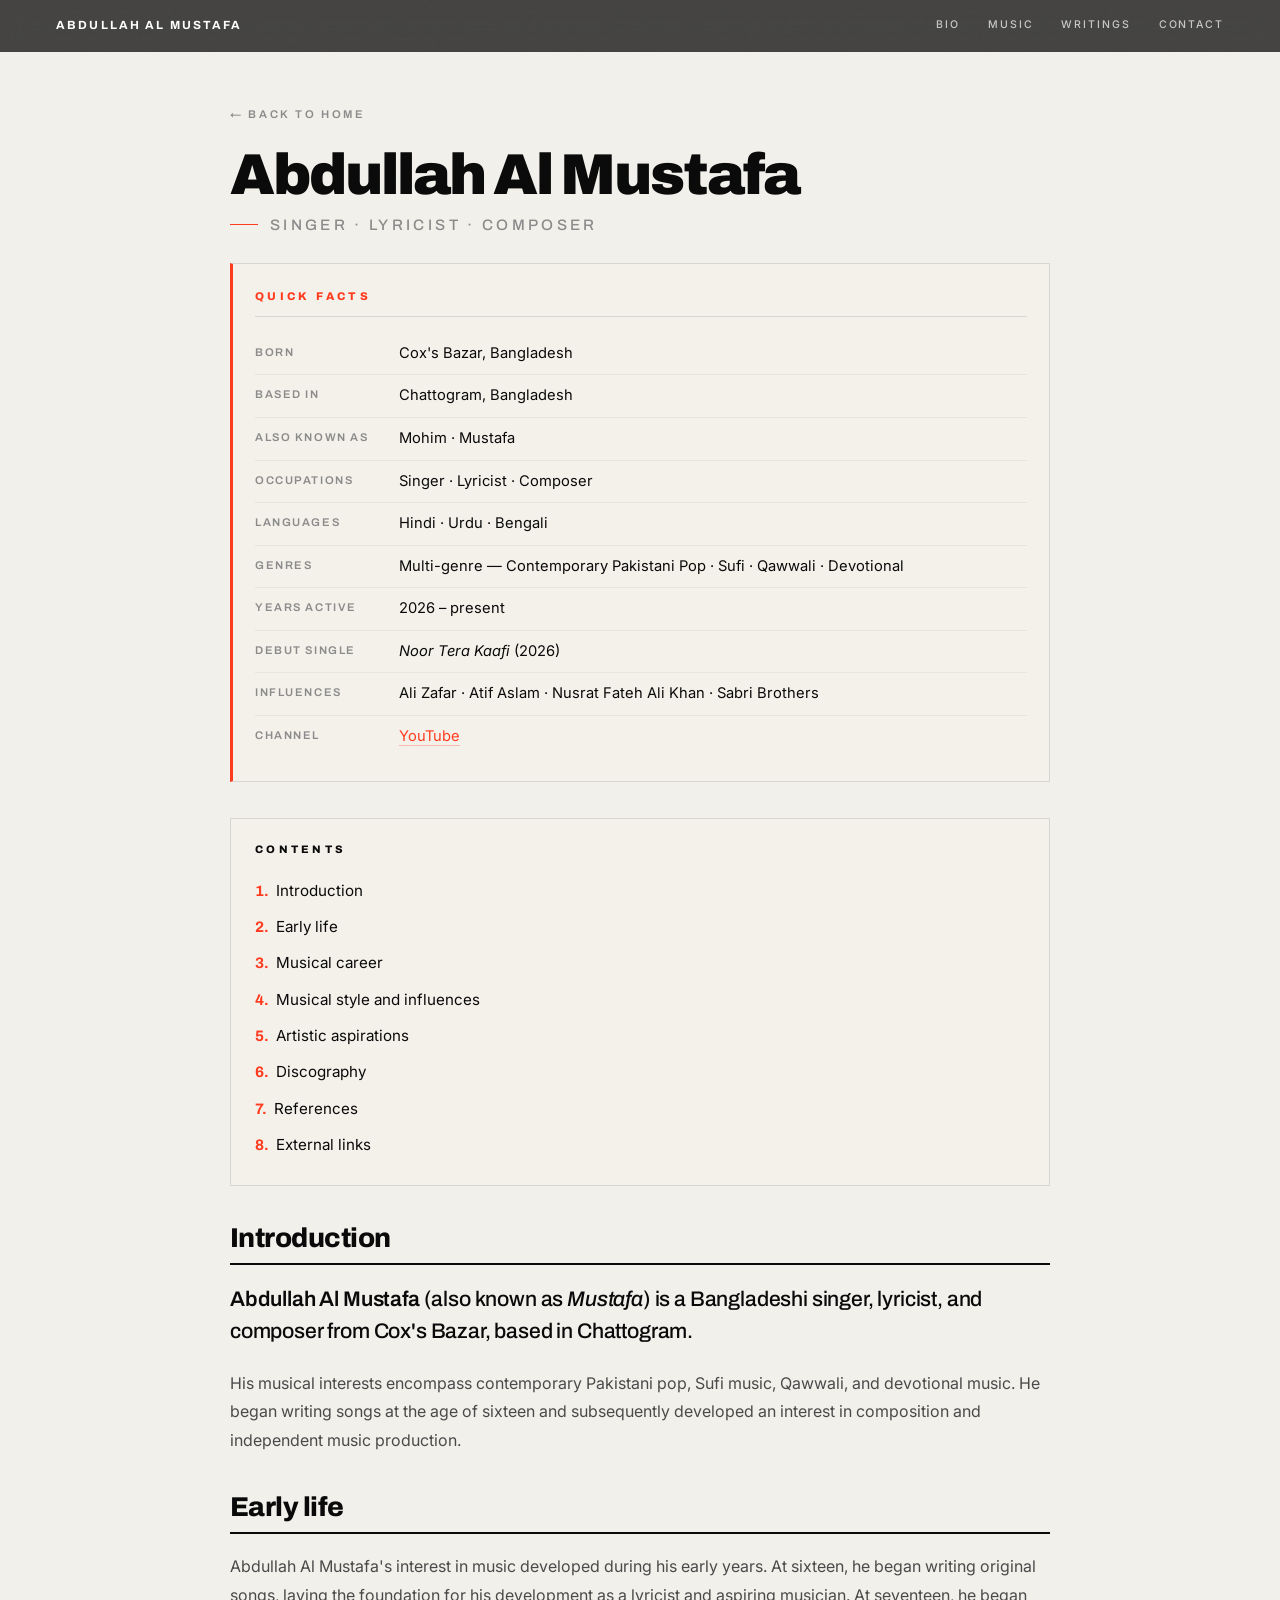
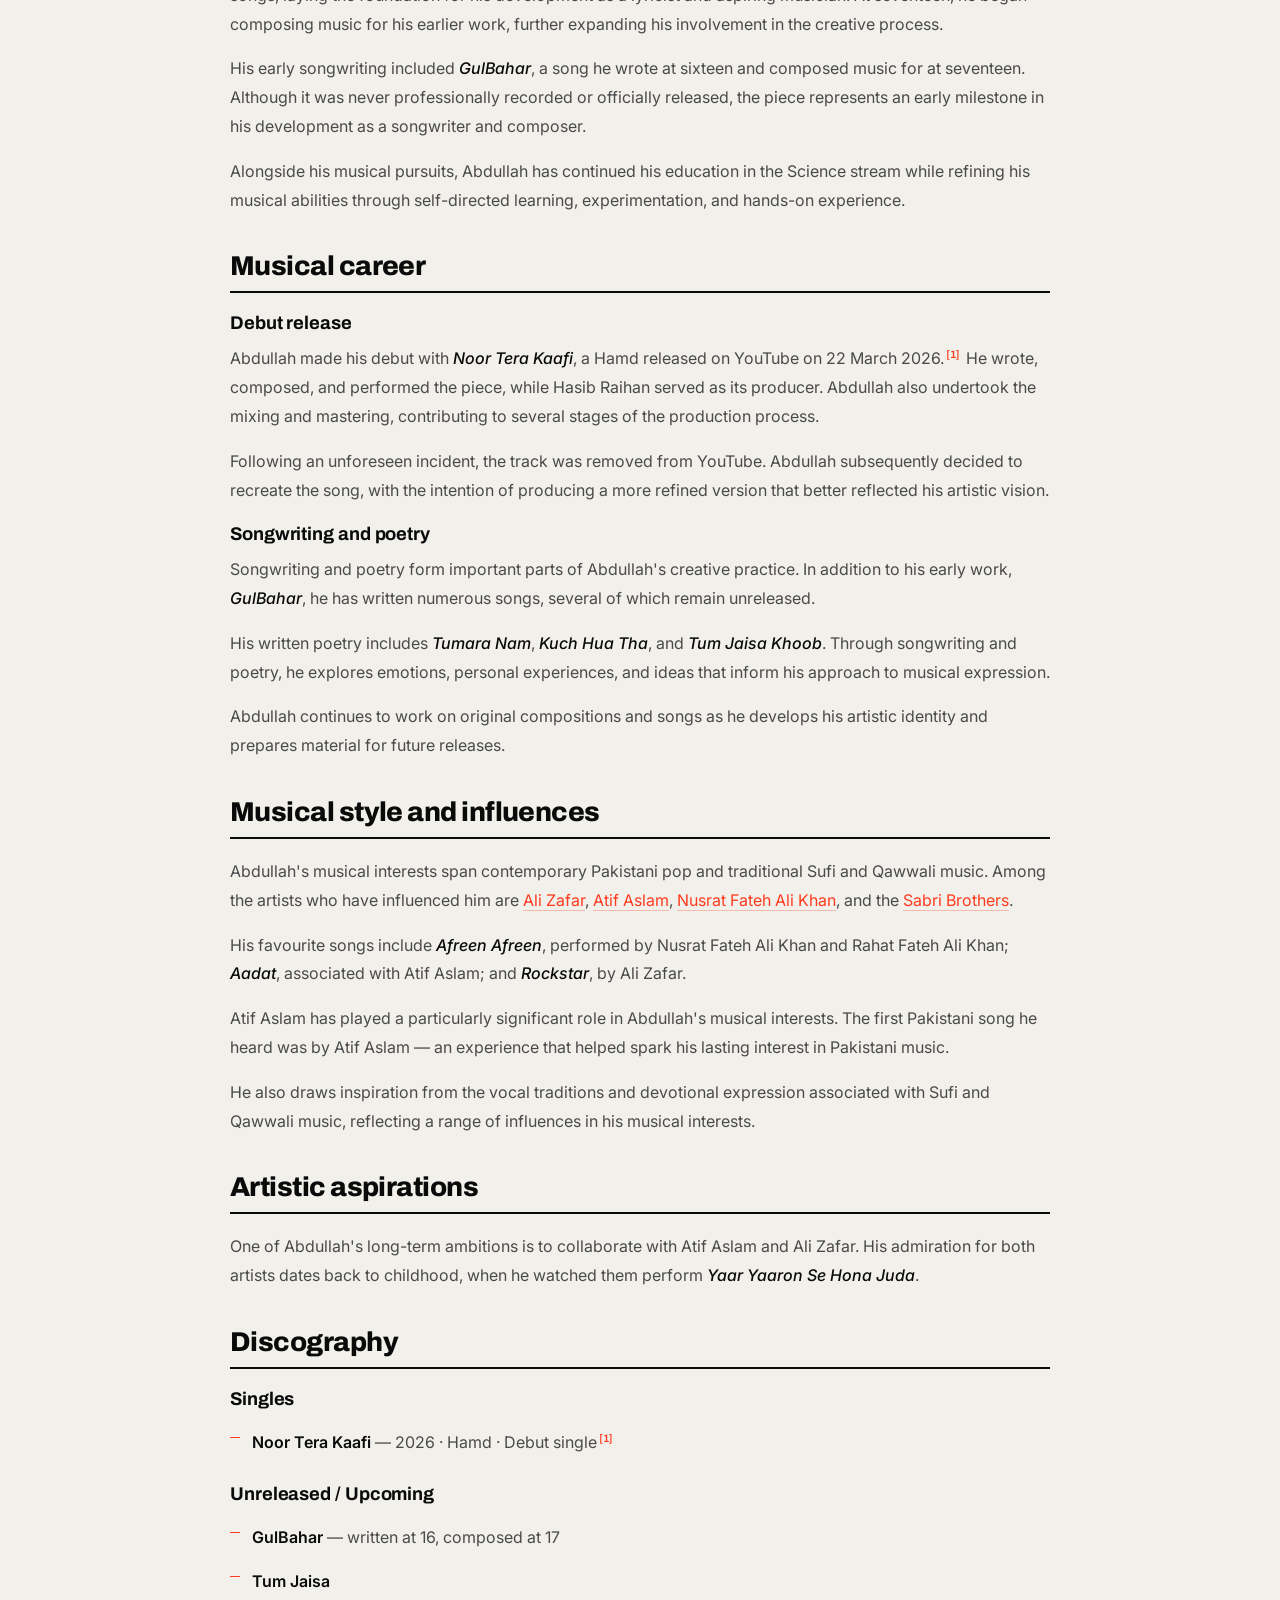
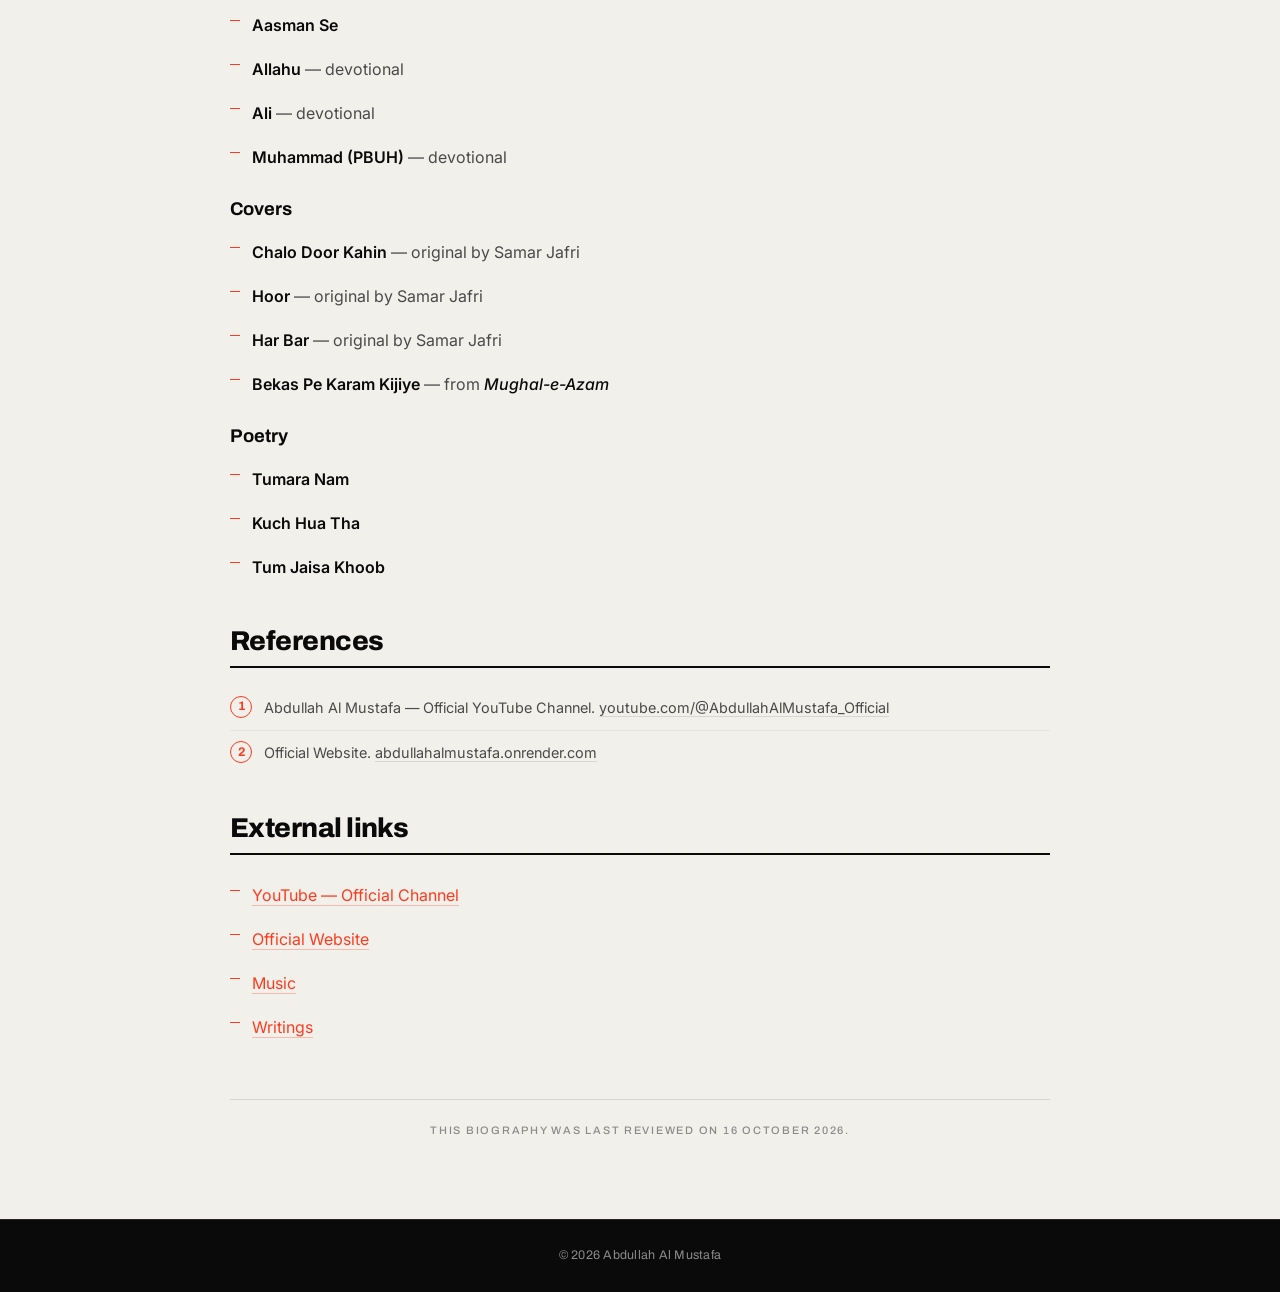
==== commit c83ddaf0: "About: Wikipedia-style layout with infobox, TOC, references, discography" ====
--- a/about.html
+++ b/about.html
@@ -5,29 +5,28 @@
   <meta name="google-site-verification" content="J2MjWpshMWb_BfJvhMbxRysy1B_rmmm55DSOj57Hlis">
   <meta name="msvalidate.01" content="548513EF12C6687B4259E20BBB79D6B8">
   <meta name="viewport" content="width=device-width, initial-scale=1.0">
-  <title>About Abdullah Al Mustafa — Singer, Lyricist & Composer</title>
-  <meta name="description" content="Abdullah Al Mustafa is a singer, lyricist, and composer from Chattogram, Bangladesh. His debut single Noor Tera Kaafi was released on YouTube in 2026.">
-  <meta name="keywords" content="Abdullah Al Mustafa, Bangladeshi singer, singer from Chattogram, Hindi Urdu singer, Noor Tera Kaafi, GulBahar, Sufi Qawwali, contemporary Pakistani pop, lyricist, composer">
+  <title>Abdullah Al Mustafa — Biography, Career, Discography</title>
+  <meta name="description" content="Biography of Abdullah Al Mustafa — Bangladeshi singer, lyricist, and composer from Cox's Bazar. Debut single Noor Tera Kaafi (2026). Early life, career, influences, discography.">
+  <meta name="keywords" content="Abdullah Al Mustafa, Abdullah Al Mustafa biography, Bangladeshi singer, singer from Chattogram, Cox's Bazar singer, Noor Tera Kaafi, GulBahar, Sufi singer, Qawwali, lyricist, composer">
   <meta name="author" content="Abdullah Al Mustafa">
-  <meta name="robots" content="index, follow">
+  <meta name="robots" content="index, follow, max-image-preview:large">
   <meta name="theme-color" content="#0A0A0A">
 
   <meta property="og:type" content="profile">
-  <meta property="og:title" content="About Abdullah Al Mustafa — Singer, Lyricist & Composer">
-  <meta property="og:description" content="Abdullah Al Mustafa is a singer, lyricist, and composer from Chattogram, Bangladesh.">
+  <meta property="og:title" content="Abdullah Al Mustafa — Biography">
+  <meta property="og:description" content="Biography of a Bangladeshi singer, lyricist, and composer.">
   <meta property="og:url" content="https://abdullahalmustafa.onrender.com/about.html">
   <meta property="og:site_name" content="Abdullah Al Mustafa">
   <meta property="og:image" content="https://i.ibb.co.com/5hmw3hTT/unnamed.jpg">
 
   <meta name="twitter:card" content="summary_large_image">
-  <meta name="twitter:title" content="About Abdullah Al Mustafa">
-  <meta name="twitter:description" content="Singer, lyricist, and composer from Chattogram, Bangladesh.">
+  <meta name="twitter:title" content="Abdullah Al Mustafa — Biography">
+  <meta name="twitter:description" content="Bangladeshi singer, lyricist, and composer.">
   <meta name="twitter:image" content="https://i.ibb.co.com/5hmw3hTT/unnamed.jpg">
 
   <link rel="canonical" href="https://abdullahalmustafa.onrender.com/about.html">
   <link rel="icon" href="/favicon.ico" sizes="any">
   <link rel="icon" type="image/png" sizes="32x32" href="/favicon-32x32.png">
-  <link rel="icon" type="image/png" sizes="16x16" href="/favicon-16x16.png">
   <link rel="apple-touch-icon" sizes="180x180" href="/apple-touch-icon.png">
   <link rel="manifest" href="/site.webmanifest">
 
@@ -37,6 +36,7 @@
 
   <link rel="stylesheet" href="css/style.css">
 
+  <!-- Rich Schema for Google Rich Results + Knowledge Graph -->
   <script type="application/ld+json">
   {
     "@context": "https://schema.org",
@@ -45,13 +45,28 @@
         "@type": "Person",
         "@id": "https://abdullahalmustafa.onrender.com/#person",
         "name": "Abdullah Al Mustafa",
-        "alternateName": ["Mustafa", "আব্দুল্লাহ আল মোস্তফা"],
-        "jobTitle": ["Singer", "Lyricist", "Composer"],
-        "description": "Singer, lyricist, and composer from Chattogram, Bangladesh.",
+        "givenName": "Abdullah",
+        "familyName": "Al Mustafa",
+        "alternateName": ["Mustafa", "Mohim", "আব্দুল্লাহ আল মোস্তফা"],
+        "jobTitle": "Singer, Lyricist, Composer",
+        "description": "Bangladeshi singer, lyricist, and composer from Cox's Bazar.",
         "url": "https://abdullahalmustafa.onrender.com/",
+        "image": "https://i.ibb.co.com/5hmw3hTT/unnamed.jpg",
+        "email": "abdullahalmustafa56@gmail.com",
+        "gender": "Male",
         "birthPlace": {
           "@type": "Place",
-          "name": "Cox's Bazar, Bangladesh"
+          "name": "Cox's Bazar, Bangladesh",
+          "address": {
+            "@type": "PostalAddress",
+            "addressLocality": "Cox's Bazar",
+            "addressRegion": "Chattogram Division",
+            "addressCountry": "BD"
+          }
+        },
+        "homeLocation": {
+          "@type": "Place",
+          "name": "Chattogram, Bangladesh"
         },
         "nationality": {
           "@type": "Country",
@@ -62,17 +77,26 @@
           { "@type": "Language", "name": "Urdu" },
           { "@type": "Language", "name": "Bengali" }
         ],
-        "genre": ["Contemporary Pakistani Pop", "Sufi", "Qawwali", "Devotional"],
-        "influencedBy": [
-          { "@type": "Person", "name": "Ali Zafar" },
-          { "@type": "Person", "name": "Atif Aslam" },
-          { "@type": "Person", "name": "Nusrat Fateh Ali Khan" },
-          { "@type": "MusicGroup", "name": "Sabri Brothers" }
+        "knowsAbout": [
+          "Contemporary Pakistani Pop",
+          "Sufi Music",
+          "Qawwali",
+          "Devotional Music",
+          "Songwriting",
+          "Music Composition"
+        ],
+        "hasOccupation": [
+          { "@type": "Occupation", "name": "Singer" },
+          { "@type": "Occupation", "name": "Lyricist" },
+          { "@type": "Occupation", "name": "Composer" }
         ],
         "sameAs": [
           "https://youtube.com/@AbdullahAlMustafa_Official"
         ],
-        "email": "abdullahalmustafa56@gmail.com"
+        "mainEntityOfPage": {
+          "@type": "WebPage",
+          "@id": "https://abdullahalmustafa.onrender.com/about.html"
+        }
       },
       {
         "@type": "MusicGroup",
@@ -87,16 +111,27 @@
       },
       {
         "@type": "MusicComposition",
+        "@id": "https://abdullahalmustafa.onrender.com/#noor-terakaafi",
         "name": "Noor Tera Kaafi",
         "composer": { "@id": "https://abdullahalmustafa.onrender.com/#person" },
         "lyricist": { "@id": "https://abdullahalmustafa.onrender.com/#person" },
         "datePublished": "2026-03-22",
-        "genre": "Hamd"
+        "genre": "Hamd",
+        "inLanguage": "ur"
       },
       {
         "@type": "AboutPage",
+        "@id": "https://abdullahalmustafa.onrender.com/about.html",
         "name": "About Abdullah Al Mustafa",
         "url": "https://abdullahalmustafa.onrender.com/about.html",
+        "mainEntity": { "@id": "https://abdullahalmustafa.onrender.com/#person" }
+      },
+      {
+        "@type": "WebSite",
+        "@id": "https://abdullahalmustafa.onrender.com/#website",
+        "url": "https://abdullahalmustafa.onrender.com/",
+        "name": "Abdullah Al Mustafa — Official Website",
+        "inLanguage": "en",
         "about": { "@id": "https://abdullahalmustafa.onrender.com/#person" }
       }
     ]
@@ -107,10 +142,10 @@
     .about-page {
       background: var(--off-white);
       min-height: 100vh;
-      padding: 100px var(--pad) 60px;
+      padding: 100px var(--pad) 80px;
     }
     .about-inner {
-      max-width: 780px;
+      max-width: 820px;
       margin: 0 auto;
     }
     .back-link {
@@ -126,169 +161,309 @@
     }
     .back-link:hover { color: var(--red); }
 
-    .about-page h1 {
+    /* Wikipedia-style page title */
+    .wiki-title {
       font-family: var(--font-display);
       font-weight: 900;
-      font-size: clamp(2.2rem, 8vw, 4.5rem);
-      line-height: 0.92;
-      letter-spacing: -0.04em;
-      text-transform: uppercase;
-      color: var(--black);
-      margin-bottom: 18px;
-    }
-    .about-subtitle {
+      font-size: clamp(2rem, 7vw, 3.6rem);
+      line-height: 0.95;
+      letter-spacing: -0.035em;
+      text-transform: none;
+      color: var(--black);
+      margin-bottom: 10px;
+    }
+    .wiki-subtitle {
       font-family: var(--font-display);
       font-weight: 500;
-      font-size: clamp(0.85rem, 1.6vw, 1rem);
-      letter-spacing: 0.32em;
+      font-size: clamp(0.82rem, 1.5vw, 0.95rem);
+      letter-spacing: 0.22em;
       text-transform: uppercase;
       color: var(--grey);
-      padding-bottom: 22px;
-      border-bottom: 1px solid var(--line-light);
-      margin-bottom: 44px;
+      margin-bottom: 26px;
       display: flex;
       align-items: center;
-      gap: 14px;
+      gap: 12px;
       flex-wrap: wrap;
     }
-    .about-subtitle::before {
+    .wiki-subtitle::before {
       content: "";
       display: inline-block;
-      width: 32px;
+      width: 28px;
       height: 1px;
       background: var(--red);
       flex-shrink: 0;
     }
 
-    /* Fact box */
-    .fact-box {
-      background: var(--surface);
+    /* Infobox — Wikipedia style */
+    .wiki-infobox {
+      background: #F4F1EA;
       border: 1px solid var(--line-light);
-      padding: 26px 24px;
-      margin-bottom: 44px;
-    }
-    .fact-box-title {
-      font-family: var(--font-display);
-      font-weight: 700;
-      font-size: 0.66rem;
-      letter-spacing: 0.32em;
+      border-left: 3px solid var(--red);
+      padding: 24px 22px;
+      margin-bottom: 36px;
+    }
+    .wiki-infobox-title {
+      font-family: var(--font-display);
+      font-weight: 800;
+      font-size: 0.7rem;
+      letter-spacing: 0.3em;
       text-transform: uppercase;
       color: var(--red);
-      margin-bottom: 18px;
-      padding-bottom: 12px;
+      margin-bottom: 16px;
+      padding-bottom: 10px;
       border-bottom: 1px solid var(--line-light);
     }
-    .fact-row {
+    .wiki-row {
       display: grid;
-      grid-template-columns: 120px 1fr;
-      gap: 16px;
-      padding: 10px 0;
+      grid-template-columns: 130px 1fr;
+      gap: 14px;
+      padding: 9px 0;
       border-bottom: 1px solid rgba(0,0,0,0.05);
       font-size: 0.92rem;
       line-height: 1.6;
     }
-    .fact-row:last-child { border-bottom: none; }
-    .fact-label {
+    .wiki-row:last-child { border-bottom: none; }
+    .wiki-label {
       font-family: var(--font-display);
       font-weight: 600;
-      font-size: 0.72rem;
+      font-size: 0.7rem;
       letter-spacing: 0.14em;
       text-transform: uppercase;
       color: var(--grey);
       padding-top: 2px;
     }
-    .fact-value {
-      color: var(--black);
-    }
-    .fact-value a {
+    .wiki-value { color: var(--black); }
+    .wiki-value a {
       color: var(--red);
       text-decoration: none;
       border-bottom: 1px solid rgba(255, 59, 31, 0.3);
     }
 
+    /* Table of contents */
+    .wiki-toc {
+      background: #F4F1EA;
+      border: 1px solid var(--line-light);
+      padding: 22px 24px;
+      margin-bottom: 40px;
+    }
+    .wiki-toc-title {
+      font-family: var(--font-display);
+      font-weight: 800;
+      font-size: 0.68rem;
+      letter-spacing: 0.3em;
+      text-transform: uppercase;
+      color: var(--black);
+      margin-bottom: 14px;
+    }
+    .wiki-toc ol {
+      list-style: none;
+      counter-reset: toc;
+      padding-left: 0;
+      margin: 0;
+    }
+    .wiki-toc ol li {
+      counter-increment: toc;
+      padding: 6px 0;
+      font-size: 0.95rem;
+    }
+    .wiki-toc ol li::before {
+      content: counter(toc) ". ";
+      font-family: var(--font-display);
+      font-weight: 700;
+      color: var(--red);
+      margin-right: 4px;
+    }
+    .wiki-toc a {
+      color: var(--black);
+      text-decoration: none;
+      border-bottom: 1px solid transparent;
+      transition: border-color 0.2s;
+    }
+    .wiki-toc a:hover { border-bottom-color: var(--red); }
+
     /* Sections */
-    .about-section {
-      margin-bottom: 44px;
-    }
-    .about-section h2 {
+    .wiki-section {
+      margin-bottom: 40px;
+      scroll-margin-top: 80px;
+    }
+    .wiki-h2 {
       font-family: var(--font-display);
       font-weight: 800;
-      font-size: clamp(1.15rem, 2.4vw, 1.5rem);
-      letter-spacing: -0.015em;
-      text-transform: uppercase;
+      font-size: clamp(1.25rem, 2.8vw, 1.7rem);
+      letter-spacing: -0.02em;
+      text-transform: none;
       color: var(--black);
       margin-bottom: 18px;
       padding-bottom: 12px;
-      border-bottom: 1px solid var(--line-light);
-    }
-    .about-section h3 {
+      border-bottom: 2px solid var(--black);
+    }
+    .wiki-h3 {
       font-family: var(--font-display);
       font-weight: 700;
-      font-size: 0.9rem;
-      letter-spacing: 0.06em;
-      text-transform: uppercase;
-      color: var(--red);
-      margin-top: 24px;
-      margin-bottom: 10px;
-    }
-    .about-section p {
-      font-size: 1.02rem;
-      line-height: 1.78;
+      font-size: clamp(1rem, 2vw, 1.15rem);
+      letter-spacing: -0.005em;
+      text-transform: none;
+      color: var(--black);
+      margin-top: 22px;
+      margin-bottom: 12px;
+    }
+    .wiki-section p {
+      font-size: 1rem;
+      line-height: 1.8;
       color: var(--grey-dark);
       margin-bottom: 16px;
     }
-    .about-section p.lead {
+    .wiki-section p.lead {
       font-family: var(--font-display);
       font-weight: 500;
-      font-size: clamp(1.15rem, 2.2vw, 1.4rem);
-      line-height: 1.45;
+      font-size: clamp(1.1rem, 2vw, 1.32rem);
+      line-height: 1.5;
       letter-spacing: -0.008em;
       color: var(--black);
-      margin-bottom: 24px;
-    }
-    .about-section em {
-      font-family: var(--font-display);
+      margin-bottom: 22px;
+    }
+    .wiki-section em {
       font-style: italic;
       font-weight: 500;
       color: var(--black);
     }
-    .about-section a {
+    .wiki-section strong {
+      font-weight: 600;
+      color: var(--black);
+    }
+    .wiki-section a {
       color: var(--red);
       text-decoration: none;
       border-bottom: 1px solid rgba(255, 59, 31, 0.3);
       transition: border-color 0.25s;
     }
-    .about-section a:hover {
-      border-bottom-color: var(--red);
-    }
-    .about-section ul {
+    .wiki-section a:hover { border-bottom-color: var(--red); }
+    .wiki-section ul {
       list-style: none;
       padding: 0;
       margin: 0 0 16px 0;
     }
-    .about-section ul li {
+    .wiki-section ul li {
       font-size: 1rem;
+      line-height: 1.75;
+      color: var(--grey-dark);
+      padding: 8px 0 8px 22px;
+      position: relative;
+    }
+    .wiki-section ul li::before {
+      content: "";
+      position: absolute;
+      left: 0;
+      top: 17px;
+      width: 10px;
+      height: 1px;
+      background: var(--red);
+    }
+    .wiki-section ul li strong {
+      color: var(--black);
+      font-weight: 600;
+    }
+
+    /* References / superscript */
+    .wiki-ref {
+      font-family: var(--font-display);
+      font-size: 0.68rem;
+      font-weight: 600;
+      vertical-align: super;
+      color: var(--red);
+      text-decoration: none;
+      padding: 0 2px;
+      border-bottom: none !important;
+    }
+    .wiki-ref:hover { text-decoration: underline; }
+
+    .wiki-ref-list {
+      list-style: none;
+      padding: 0;
+      counter-reset: ref;
+    }
+    .wiki-ref-list li {
+      counter-increment: ref;
+      font-size: 0.9rem;
       line-height: 1.7;
+      color: var(--grey-dark);
+      padding: 10px 0 10px 34px;
+      position: relative;
+      border-bottom: 1px solid rgba(0,0,0,0.05);
+    }
+    .wiki-ref-list li:last-child { border-bottom: none; }
+    .wiki-ref-list li::before {
+      content: counter(ref);
+      position: absolute;
+      left: 0;
+      top: 10px;
+      font-family: var(--font-display);
+      font-weight: 700;
+      font-size: 0.78rem;
+      color: var(--red);
+      width: 22px;
+      height: 22px;
+      display: flex;
+      align-items: center;
+      justify-content: center;
+      border: 1px solid var(--red);
+      border-radius: 50%;
+    }
+    .wiki-ref-list a {
+      color: var(--grey-dark);
+      text-decoration: none;
+      border-bottom: 1px solid var(--line-light);
+    }
+    .wiki-ref-list a:hover { color: var(--red); border-color: var(--red); }
+
+    /* External links */
+    .wiki-ext-list {
+      list-style: none;
+      padding: 0;
+    }
+    .wiki-ext-list li {
+      font-size: 1rem;
+      line-height: 1.75;
       color: var(--grey-dark);
       padding: 9px 0 9px 22px;
       position: relative;
     }
-    .about-section ul li::before {
-      content: "";
+    .wiki-ext-list li::before {
+      content: "↗";
       position: absolute;
       left: 0;
-      top: 18px;
-      width: 10px;
-      height: 1px;
-      background: var(--red);
+      top: 9px;
+      color: var(--red);
+      font-size: 0.85rem;
+      font-weight: 700;
+    }
+    .wiki-ext-list a {
+      color: var(--red);
+      text-decoration: none;
+      border-bottom: 1px solid rgba(255, 59, 31, 0.3);
+    }
+
+    /* Last updated */
+    .wiki-meta {
+      margin-top: 50px;
+      padding-top: 22px;
+      border-top: 1px solid var(--line-light);
+      font-family: var(--font-display);
+      font-weight: 500;
+      font-size: 0.68rem;
+      letter-spacing: 0.16em;
+      text-transform: uppercase;
+      color: var(--grey);
+      text-align: center;
     }
 
     @media (max-width: 520px) {
       .about-page { padding-top: 80px; }
-      .fact-row { grid-template-columns: 1fr; gap: 4px; }
-      .fact-label { padding-top: 0; }
-      .about-section p { font-size: 0.96rem; }
-      .about-section ul li { font-size: 0.95rem; }
+      .wiki-row { grid-template-columns: 1fr; gap: 3px; padding: 8px 0; }
+      .wiki-label { padding-top: 0; }
+      .wiki-h2 { border-bottom-width: 1px; }
+      .wiki-infobox { padding: 20px 18px; }
+      .wiki-toc { padding: 18px 20px; }
     }
   </style>
 </head>
@@ -309,59 +484,78 @@
 
       <a href="/" class="back-link">← Back to Home</a>
 
-      <h1>Abdullah Al Mustafa</h1>
-      <p class="about-subtitle">Singer · Lyricist · Composer</p>
-
-      <div class="fact-box">
-        <p class="fact-box-title">Quick Facts</p>
-        <div class="fact-row">
-          <span class="fact-label">Born</span>
-          <span class="fact-value">Cox's Bazar, Bangladesh</span>
-        </div>
-        <div class="fact-row">
-          <span class="fact-label">Based in</span>
-          <span class="fact-value">Chattogram, Bangladesh</span>
-        </div>
-        <div class="fact-row">
-          <span class="fact-label">Also known as</span>
-          <span class="fact-value">Mohim · Mustafa</span>
-        </div>
-        <div class="fact-row">
-          <span class="fact-label">Occupations</span>
-          <span class="fact-value">Singer · Lyricist · Composer</span>
-        </div>
-        <div class="fact-row">
-          <span class="fact-label">Languages</span>
-          <span class="fact-value">Hindi · Urdu · Bengali</span>
-        </div>
-        <div class="fact-row">
-          <span class="fact-label">Genres</span>
-          <span class="fact-value">Multi-genre — Contemporary Pakistani Pop · Sufi · Qawwali · Devotional</span>
-        </div>
-        <div class="fact-row">
-          <span class="fact-label">Years active</span>
-          <span class="fact-value">2026 – present</span>
-        </div>
-        <div class="fact-row">
-          <span class="fact-label">Debut single</span>
-          <span class="fact-value"><em>Noor Tera Kaafi</em> (2026)</span>
-        </div>
-        <div class="fact-row">
-          <span class="fact-label">Influences</span>
-          <span class="fact-value">Ali Zafar · Atif Aslam · Nusrat Fateh Ali Khan · Sabri Brothers</span>
-        </div>
-        <div class="fact-row">
-          <span class="fact-label">Channel</span>
-          <span class="fact-value">
+      <h1 class="wiki-title">Abdullah Al Mustafa</h1>
+      <p class="wiki-subtitle">Singer · Lyricist · Composer</p>
+
+      <!-- INFOBOX -->
+      <aside class="wiki-infobox">
+        <p class="wiki-infobox-title">Quick Facts</p>
+
+        <div class="wiki-row">
+          <span class="wiki-label">Born</span>
+          <span class="wiki-value">Cox's Bazar, Bangladesh</span>
+        </div>
+        <div class="wiki-row">
+          <span class="wiki-label">Based in</span>
+          <span class="wiki-value">Chattogram, Bangladesh</span>
+        </div>
+        <div class="wiki-row">
+          <span class="wiki-label">Also known as</span>
+          <span class="wiki-value">Mohim · Mustafa</span>
+        </div>
+        <div class="wiki-row">
+          <span class="wiki-label">Occupations</span>
+          <span class="wiki-value">Singer · Lyricist · Composer</span>
+        </div>
+        <div class="wiki-row">
+          <span class="wiki-label">Languages</span>
+          <span class="wiki-value">Hindi · Urdu · Bengali</span>
+        </div>
+        <div class="wiki-row">
+          <span class="wiki-label">Genres</span>
+          <span class="wiki-value">Multi-genre — Contemporary Pakistani Pop · Sufi · Qawwali · Devotional</span>
+        </div>
+        <div class="wiki-row">
+          <span class="wiki-label">Years active</span>
+          <span class="wiki-value">2026 – present</span>
+        </div>
+        <div class="wiki-row">
+          <span class="wiki-label">Debut single</span>
+          <span class="wiki-value"><em>Noor Tera Kaafi</em> (2026)</span>
+        </div>
+        <div class="wiki-row">
+          <span class="wiki-label">Influences</span>
+          <span class="wiki-value">Ali Zafar · Atif Aslam · Nusrat Fateh Ali Khan · Sabri Brothers</span>
+        </div>
+        <div class="wiki-row">
+          <span class="wiki-label">Channel</span>
+          <span class="wiki-value">
             <a href="https://youtube.com/@AbdullahAlMustafa_Official" target="_blank" rel="noopener">YouTube</a>
           </span>
         </div>
-      </div>
-
-      <section class="about-section">
-        <h2>Introduction</h2>
+      </aside>
+
+      <!-- TABLE OF CONTENTS -->
+      <nav class="wiki-toc">
+        <p class="wiki-toc-title">Contents</p>
+        <ol>
+          <li><a href="#introduction">Introduction</a></li>
+          <li><a href="#early-life">Early life</a></li>
+          <li><a href="#career">Musical career</a></li>
+          <li><a href="#style">Musical style and influences</a></li>
+          <li><a href="#aspirations">Artistic aspirations</a></li>
+          <li><a href="#discography">Discography</a></li>
+          <li><a href="#references">References</a></li>
+          <li><a href="#external-links">External links</a></li>
+        </ol>
+      </nav>
+
+      <!-- 1. INTRODUCTION -->
+      <section class="wiki-section" id="introduction">
+        <h2 class="wiki-h2">Introduction</h2>
         <p class="lead">
-          Abdullah Al Mustafa is a singer, lyricist, and composer from Chattogram.
+          <strong>Abdullah Al Mustafa</strong> (also known as <em>Mustafa</em>) is a Bangladeshi
+          singer, lyricist, and composer from Cox's Bazar, based in Chattogram.
         </p>
         <p>
           His musical interests encompass contemporary Pakistani pop, Sufi music, Qawwali,
@@ -370,45 +564,47 @@
         </p>
       </section>
 
-      <section class="about-section">
-        <h2>Early Life &amp; Musical Beginnings</h2>
-        <p>
-          Abdullah Al Mustafa's interest in music developed during his early years.
-          At sixteen, he began writing original songs, laying the foundation for his
-          development as a lyricist and aspiring musician. At seventeen, he began
-          composing music for his earlier work, further expanding his involvement in
-          the creative process.
-        </p>
-        <p>
-          His early songwriting included <em>GulBahar</em>, a song he wrote at sixteen
-          and composed music for at seventeen. Although it was never professionally
-          recorded or officially released, the piece represents an early milestone in
-          his development as a songwriter and composer.
-        </p>
-        <p>
-          Alongside his musical pursuits, Abdullah has continued his education in the
-          Science stream while refining his musical abilities through self-directed
-          learning, experimentation, and hands-on experience.
+      <!-- 2. EARLY LIFE -->
+      <section class="wiki-section" id="early-life">
+        <h2 class="wiki-h2">Early life</h2>
+        <p>
+          Abdullah Al Mustafa's interest in music developed during his early years. At sixteen,
+          he began writing original songs, laying the foundation for his development as a
+          lyricist and aspiring musician. At seventeen, he began composing music for his
+          earlier work, further expanding his involvement in the creative process.
+        </p>
+        <p>
+          His early songwriting included <em>GulBahar</em>, a song he wrote at sixteen and
+          composed music for at seventeen. Although it was never professionally recorded or
+          officially released, the piece represents an early milestone in his development
+          as a songwriter and composer.
+        </p>
+        <p>
+          Alongside his musical pursuits, Abdullah has continued his education in the Science
+          stream while refining his musical abilities through self-directed learning,
+          experimentation, and hands-on experience.
         </p>
       </section>
 
-      <section class="about-section">
-        <h2>Musical Career</h2>
-
-        <h3>Debut Release</h3>
-        <p>
-          Abdullah made his debut with <em>Noor Tera Kaafi</em>, a Hamd released on
-          YouTube on 22 March 2026. He wrote, composed, and performed the piece, while
-          Hasib Raihan served as its producer. Abdullah also undertook the mixing and
-          mastering, contributing to several stages of the production process.
+      <!-- 3. CAREER -->
+      <section class="wiki-section" id="career">
+        <h2 class="wiki-h2">Musical career</h2>
+
+        <h3 class="wiki-h3">Debut release</h3>
+        <p>
+          Abdullah made his debut with <em>Noor Tera Kaafi</em>, a Hamd released on YouTube
+          on 22 March 2026.<a href="#ref-1" class="wiki-ref">[1]</a> He wrote, composed, and
+          performed the piece, while Hasib Raihan served as its producer. Abdullah also
+          undertook the mixing and mastering, contributing to several stages of the
+          production process.
         </p>
         <p>
           Following an unforeseen incident, the track was removed from YouTube. Abdullah
-          subsequently decided to recreate the song, with the intention of producing a
-          more refined version that better reflected his artistic vision.
-        </p>
-
-        <h3>Songwriting &amp; Poetry</h3>
+          subsequently decided to recreate the song, with the intention of producing a more
+          refined version that better reflected his artistic vision.
+        </p>
+
+        <h3 class="wiki-h3">Songwriting and poetry</h3>
         <p>
           Songwriting and poetry form important parts of Abdullah's creative practice.
           In addition to his early work, <em>GulBahar</em>, he has written numerous songs,
@@ -420,73 +616,117 @@
           personal experiences, and ideas that inform his approach to musical expression.
         </p>
         <p>
-          Abdullah continues to work on original compositions and songs as he develops
-          his artistic identity and prepares material for future releases.
+          Abdullah continues to work on original compositions and songs as he develops his
+          artistic identity and prepares material for future releases.
         </p>
       </section>
 
-      <section class="about-section">
-        <h2>Musical Style &amp; Influences</h2>
-        <p>
-          Abdullah's musical interests span contemporary Pakistani pop and traditional
-          Sufi and Qawwali music. Among the artists who have influenced him are
-          Ali Zafar, Atif Aslam, Nusrat Fateh Ali Khan, and the Sabri Brothers.
-        </p>
-        <p>
-          His favourite songs include <em>Afreen Afreen</em>, performed by Nusrat Fateh
-          Ali Khan and Rahat Fateh Ali Khan; <em>Aadat</em>, associated with Atif Aslam;
-          and <em>Rockstar</em>, by Ali Zafar.
-        </p>
-        <p>
-          Atif Aslam has played a particularly significant role in Abdullah's musical
-          interests. The first Pakistani song he heard was by Atif Aslam — an experience
-          that helped spark his lasting interest in Pakistani music.
+      <!-- 4. STYLE -->
+      <section class="wiki-section" id="style">
+        <h2 class="wiki-h2">Musical style and influences</h2>
+        <p>
+          Abdullah's musical interests span contemporary Pakistani pop and traditional Sufi
+          and Qawwali music. Among the artists who have influenced him are
+          <a href="https://en.wikipedia.org/wiki/Ali_Zafar" target="_blank" rel="noopener">Ali Zafar</a>,
+          <a href="https://en.wikipedia.org/wiki/Atif_Aslam" target="_blank" rel="noopener">Atif Aslam</a>,
+          <a href="https://en.wikipedia.org/wiki/Nusrat_Fateh_Ali_Khan" target="_blank" rel="noopener">Nusrat Fateh Ali Khan</a>,
+          and the <a href="https://en.wikipedia.org/wiki/Sabri_Brothers" target="_blank" rel="noopener">Sabri Brothers</a>.
+        </p>
+        <p>
+          His favourite songs include <em>Afreen Afreen</em>, performed by Nusrat Fateh Ali Khan
+          and Rahat Fateh Ali Khan; <em>Aadat</em>, associated with Atif Aslam; and
+          <em>Rockstar</em>, by Ali Zafar.
+        </p>
+        <p>
+          Atif Aslam has played a particularly significant role in Abdullah's musical interests.
+          The first Pakistani song he heard was by Atif Aslam — an experience that helped spark
+          his lasting interest in Pakistani music.
         </p>
         <p>
           He also draws inspiration from the vocal traditions and devotional expression
-          associated with Sufi and Qawwali music, reflecting a range of influences in
-          his musical interests.
+          associated with Sufi and Qawwali music, reflecting a range of influences in his
+          musical interests.
         </p>
       </section>
 
-      <section class="about-section">
-        <h2>Artistic Aspirations</h2>
-        <p>
-          One of Abdullah's long-term ambitions is to collaborate with Atif Aslam and
-          Ali Zafar. His admiration for both artists dates back to childhood, when he
-          watched them perform <em>Yaar Yaaron Se Hona Juda</em>.
+      <!-- 5. ASPIRATIONS -->
+      <section class="wiki-section" id="aspirations">
+        <h2 class="wiki-h2">Artistic aspirations</h2>
+        <p>
+          One of Abdullah's long-term ambitions is to collaborate with Atif Aslam and Ali Zafar.
+          His admiration for both artists dates back to childhood, when he watched them perform
+          <em>Yaar Yaaron Se Hona Juda</em>.
         </p>
       </section>
 
-      <section class="about-section">
-        <h2>Listen &amp; Follow</h2>
-        <p>
-          <a href="https://youtube.com/@AbdullahAlMustafa_Official" target="_blank" rel="noopener">
-            Listen on YouTube — @AbdullahAlMustafa_Official
-          </a>
-        </p>
+      <!-- 6. DISCOGRAPHY -->
+      <section class="wiki-section" id="discography">
+        <h2 class="wiki-h2">Discography</h2>
+
+        <h3 class="wiki-h3">Singles</h3>
+        <ul>
+          <li><strong>Noor Tera Kaafi</strong> — 2026 · Hamd · Debut single<a href="#ref-1" class="wiki-ref">[1]</a></li>
+        </ul>
+
+        <h3 class="wiki-h3">Unreleased / Upcoming</h3>
+        <ul>
+          <li><strong>GulBahar</strong> — written at 16, composed at 17</li>
+          <li><strong>Tum Jaisa</strong></li>
+          <li><strong>Aasman Se</strong></li>
+          <li><strong>Allahu</strong> — devotional</li>
+          <li><strong>Ali</strong> — devotional</li>
+          <li><strong>Muhammad (PBUH)</strong> — devotional</li>
+        </ul>
+
+        <h3 class="wiki-h3">Covers</h3>
+        <ul>
+          <li><strong>Chalo Door Kahin</strong> — original by Samar Jafri</li>
+          <li><strong>Hoor</strong> — original by Samar Jafri</li>
+          <li><strong>Har Bar</strong> — original by Samar Jafri</li>
+          <li><strong>Bekas Pe Karam Kijiye</strong> — from <em>Mughal-e-Azam</em></li>
+        </ul>
+
+        <h3 class="wiki-h3">Poetry</h3>
+        <ul>
+          <li><strong>Tumara Nam</strong></li>
+          <li><strong>Kuch Hua Tha</strong></li>
+          <li><strong>Tum Jaisa Khoob</strong></li>
+        </ul>
       </section>
 
-      <section class="about-section">
-        <h2>Contact</h2>
-        <p>
-          <a href="mailto:abdullahalmustafa56@gmail.com">abdullahalmustafa56@gmail.com</a>
-        </p>
+      <!-- 7. REFERENCES -->
+      <section class="wiki-section" id="references">
+        <h2 class="wiki-h2">References</h2>
+        <ol class="wiki-ref-list">
+          <li id="ref-1">
+            Abdullah Al Mustafa — Official YouTube Channel.
+            <a href="https://youtube.com/@AbdullahAlMustafa_Official" target="_blank" rel="noopener">
+              youtube.com/@AbdullahAlMustafa_Official
+            </a>
+          </li>
+          <li id="ref-2">
+            Official Website.
+            <a href="https://abdullahalmustafa.onrender.com/" target="_blank" rel="noopener">
+              abdullahalmustafa.onrender.com
+            </a>
+          </li>
+        </ol>
       </section>
 
-      <section class="about-section">
-        <h2>About This Website</h2>
-        <p>
-          This is the official website of Abdullah Al Mustafa — a singer, lyricist, and
-          composer from Chattogram, Bangladesh. The site features his music, writings,
-          and contact information.
-        </p>
-        <p>
-          All content, music, lyrics, and artwork are the work of Abdullah Al Mustafa.
-          Website designed and developed by
-          <a href="https://ocidecoders.onrender.com/" target="_blank" rel="noopener">Ocide Coders</a>.
-        </p>
+      <!-- 8. EXTERNAL LINKS -->
+      <section class="wiki-section" id="external-links">
+        <h2 class="wiki-h2">External links</h2>
+        <ul class="wiki-ext-list">
+          <li><a href="https://youtube.com/@AbdullahAlMustafa_Official" target="_blank" rel="noopener">YouTube — Official Channel</a></li>
+          <li><a href="/">Official Website</a></li>
+          <li><a href="/#music">Music</a></li>
+          <li><a href="/writings.html">Writings</a></li>
+        </ul>
       </section>
+
+      <p class="wiki-meta">
+        This biography was last reviewed on 16 October 2026.
+      </p>
 
     </article>
   </main>
@@ -501,6 +741,17 @@
       var onScroll = function () { nav.classList.toggle('scrolled', window.scrollY > 20); };
       window.addEventListener('scroll', onScroll, { passive: true });
       onScroll();
+
+      // Smooth scroll for TOC links
+      document.querySelectorAll('.wiki-toc a[href^="#"]').forEach(function (link) {
+        link.addEventListener('click', function (e) {
+          var target = document.querySelector(link.getAttribute('href'));
+          if (!target) return;
+          e.preventDefault();
+          var top = target.getBoundingClientRect().top + window.pageYOffset - 70;
+          window.scrollTo({ top: top, behavior: 'smooth' });
+        });
+      });
     })();
   </script>
 </body>
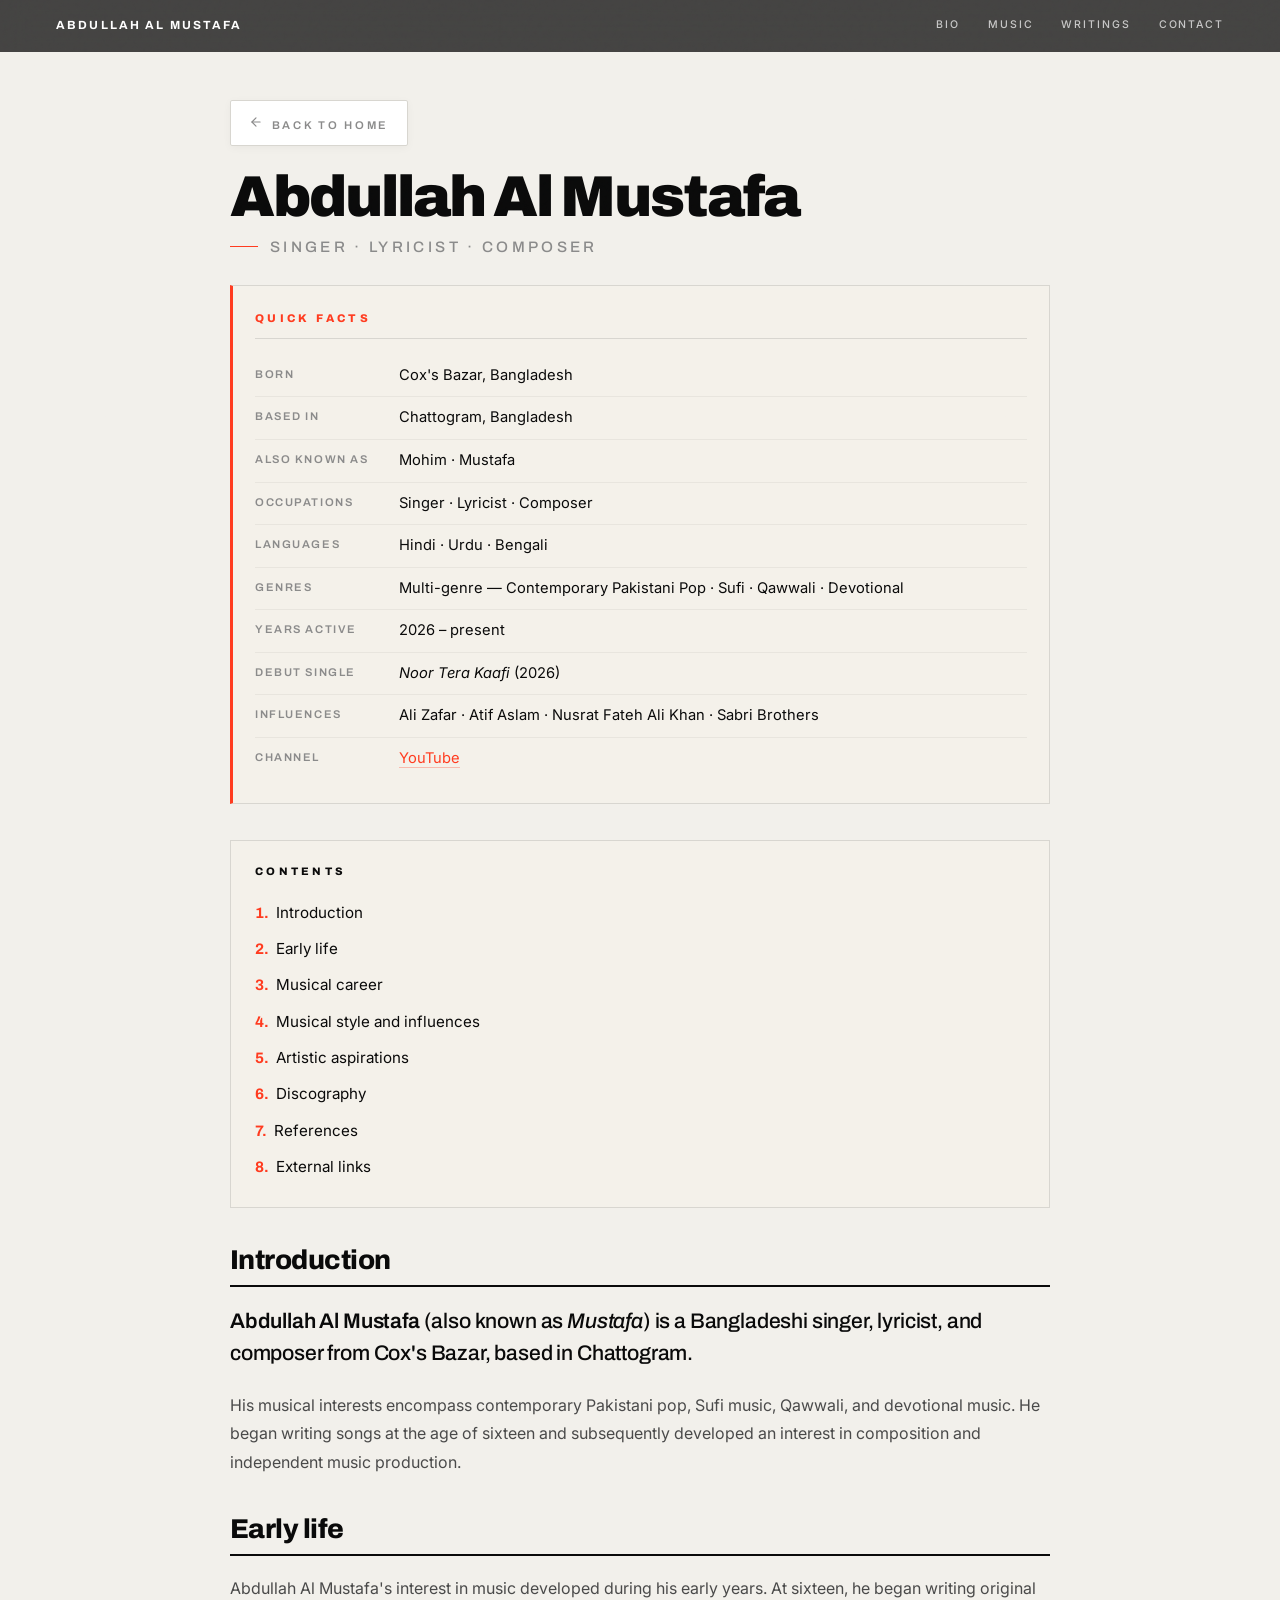
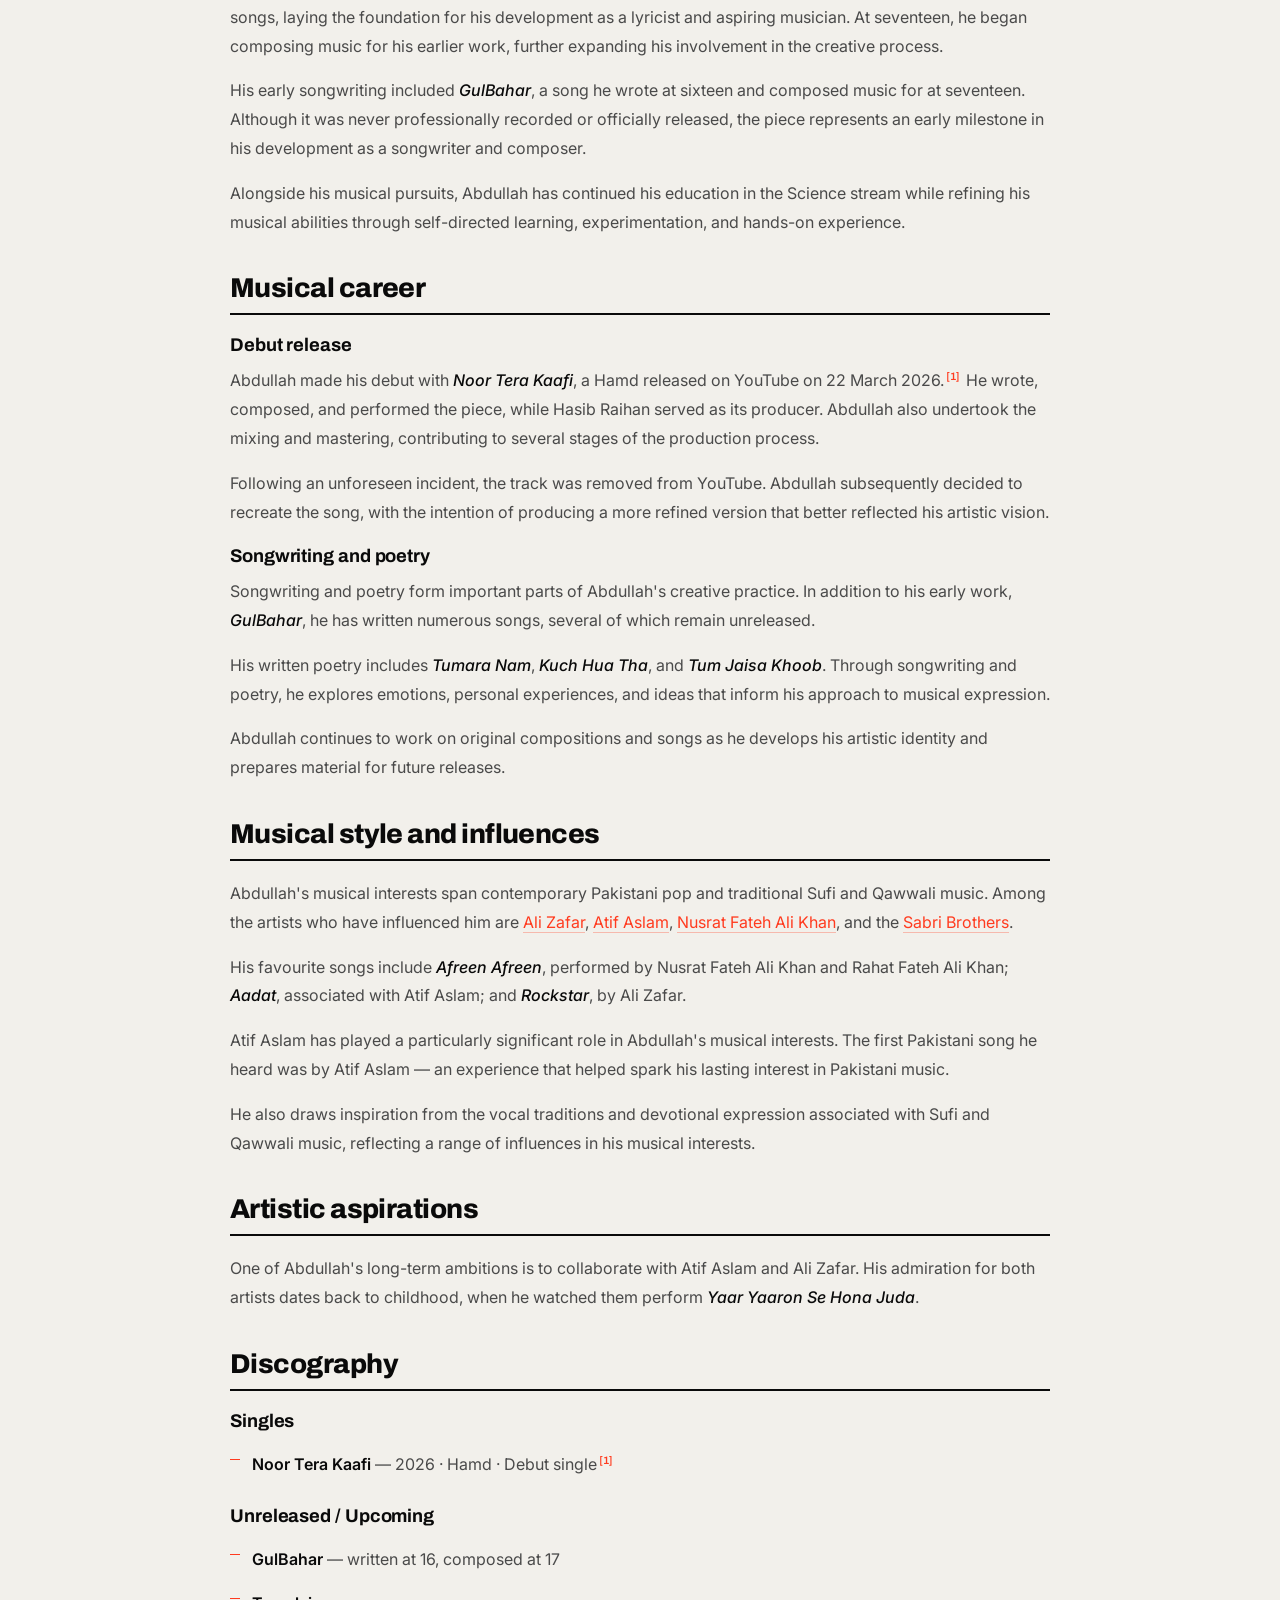
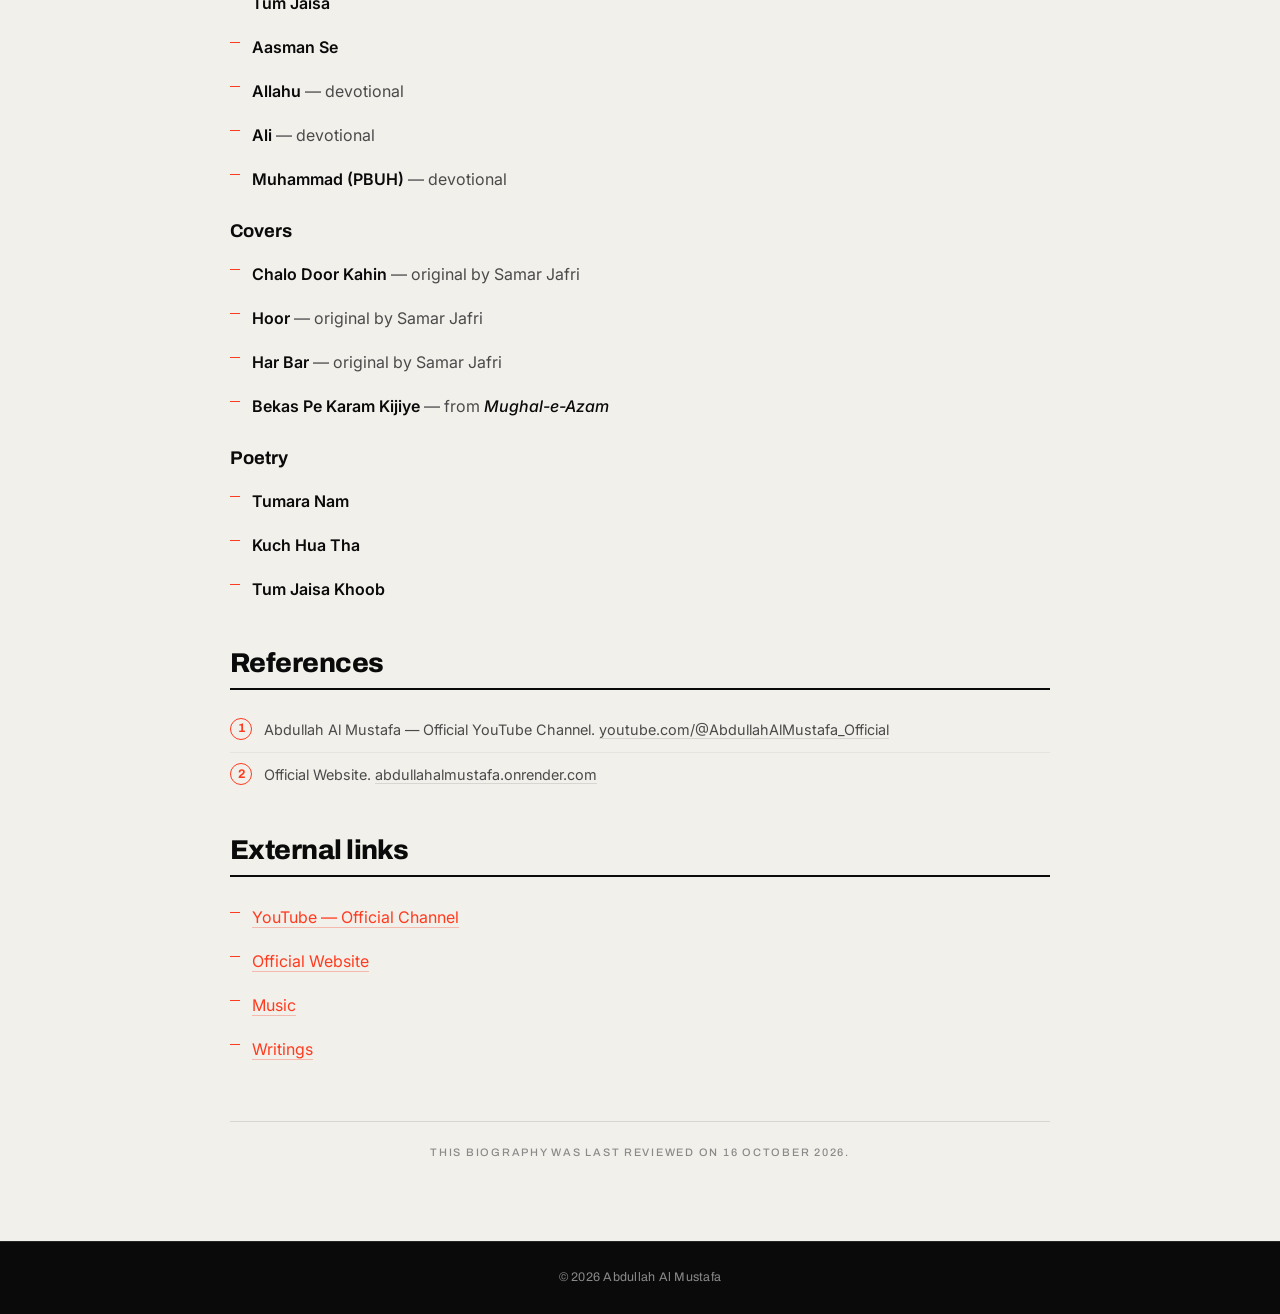
==== commit 8a3a5040: "About: professional sticky back button with hover state" ====
--- a/about.html
+++ b/about.html
@@ -482,7 +482,15 @@
   <main class="about-page">
     <article class="about-inner">
 
-      <a href="/" class="back-link">← Back to Home</a>
+      <a href="/" class="back-link" aria-label="Back to home">
+        <span class="back-arrow" aria-hidden="true">
+          <svg viewBox="0 0 24 24" width="14" height="14" fill="none" stroke="currentColor" stroke-width="2" stroke-linecap="round" stroke-linejoin="round">
+            <line x1="19" y1="12" x2="5" y2="12"/>
+            <polyline points="12 19 5 12 12 5"/>
+          </svg>
+        </span>
+        <span class="back-text">Back to Home</span>
+      </a>
 
       <h1 class="wiki-title">Abdullah Al Mustafa</h1>
       <p class="wiki-subtitle">Singer · Lyricist · Composer</p>
--- a/css/style.css
+++ b/css/style.css
@@ -1397,3 +1397,86 @@
     letter-spacing: 0.12em;
   }
 }
+
+/* =====================================================================
+   About page — professional Back button
+   ===================================================================== */
+
+/* Replace old back-link styling */
+.back-link {
+  position: sticky;
+  top: 72px;
+  z-index: 50;
+  display: inline-flex;
+  align-items: center;
+  gap: 12px;
+  padding: 10px 18px 10px 14px;
+  background: #FFFFFF;
+  color: var(--black);
+  font-family: var(--font-display);
+  font-weight: 600;
+  font-size: 0.68rem;
+  letter-spacing: 0.2em;
+  text-transform: uppercase;
+  text-decoration: none;
+  border: 1px solid var(--line-light);
+  border-radius: 2px;
+  box-shadow: 0 2px 8px rgba(0, 0, 0, 0.04);
+  transition:
+    background 0.3s var(--ease),
+    color 0.3s var(--ease),
+    border-color 0.3s var(--ease),
+    box-shadow 0.3s var(--ease),
+    transform 0.3s var(--ease),
+    gap 0.3s var(--ease);
+  margin-bottom: 28px;
+}
+
+.back-link:hover,
+.back-link:focus-visible {
+  background: var(--black);
+  color: var(--white);
+  border-color: var(--black);
+  box-shadow: 0 4px 16px rgba(0, 0, 0, 0.15);
+  gap: 16px;
+  outline: none;
+}
+
+.back-link:hover .back-arrow,
+.back-link:focus-visible .back-arrow {
+  transform: translateX(-3px);
+}
+
+.back-arrow {
+  display: inline-flex;
+  align-items: center;
+  justify-content: center;
+  width: 22px;
+  height: 22px;
+  transition: transform 0.3s var(--ease);
+  flex-shrink: 0;
+}
+
+.back-arrow svg {
+  display: block;
+}
+
+.back-text {
+  display: inline-block;
+}
+
+/* On scroll — button slightly tightens */
+@media (max-width: 520px) {
+  .back-link {
+    top: 68px;
+    padding: 9px 14px 9px 12px;
+    font-size: 0.62rem;
+    letter-spacing: 0.16em;
+    gap: 10px;
+    margin-bottom: 22px;
+  }
+  .back-arrow {
+    width: 18px;
+    height: 18px;
+  }
+}
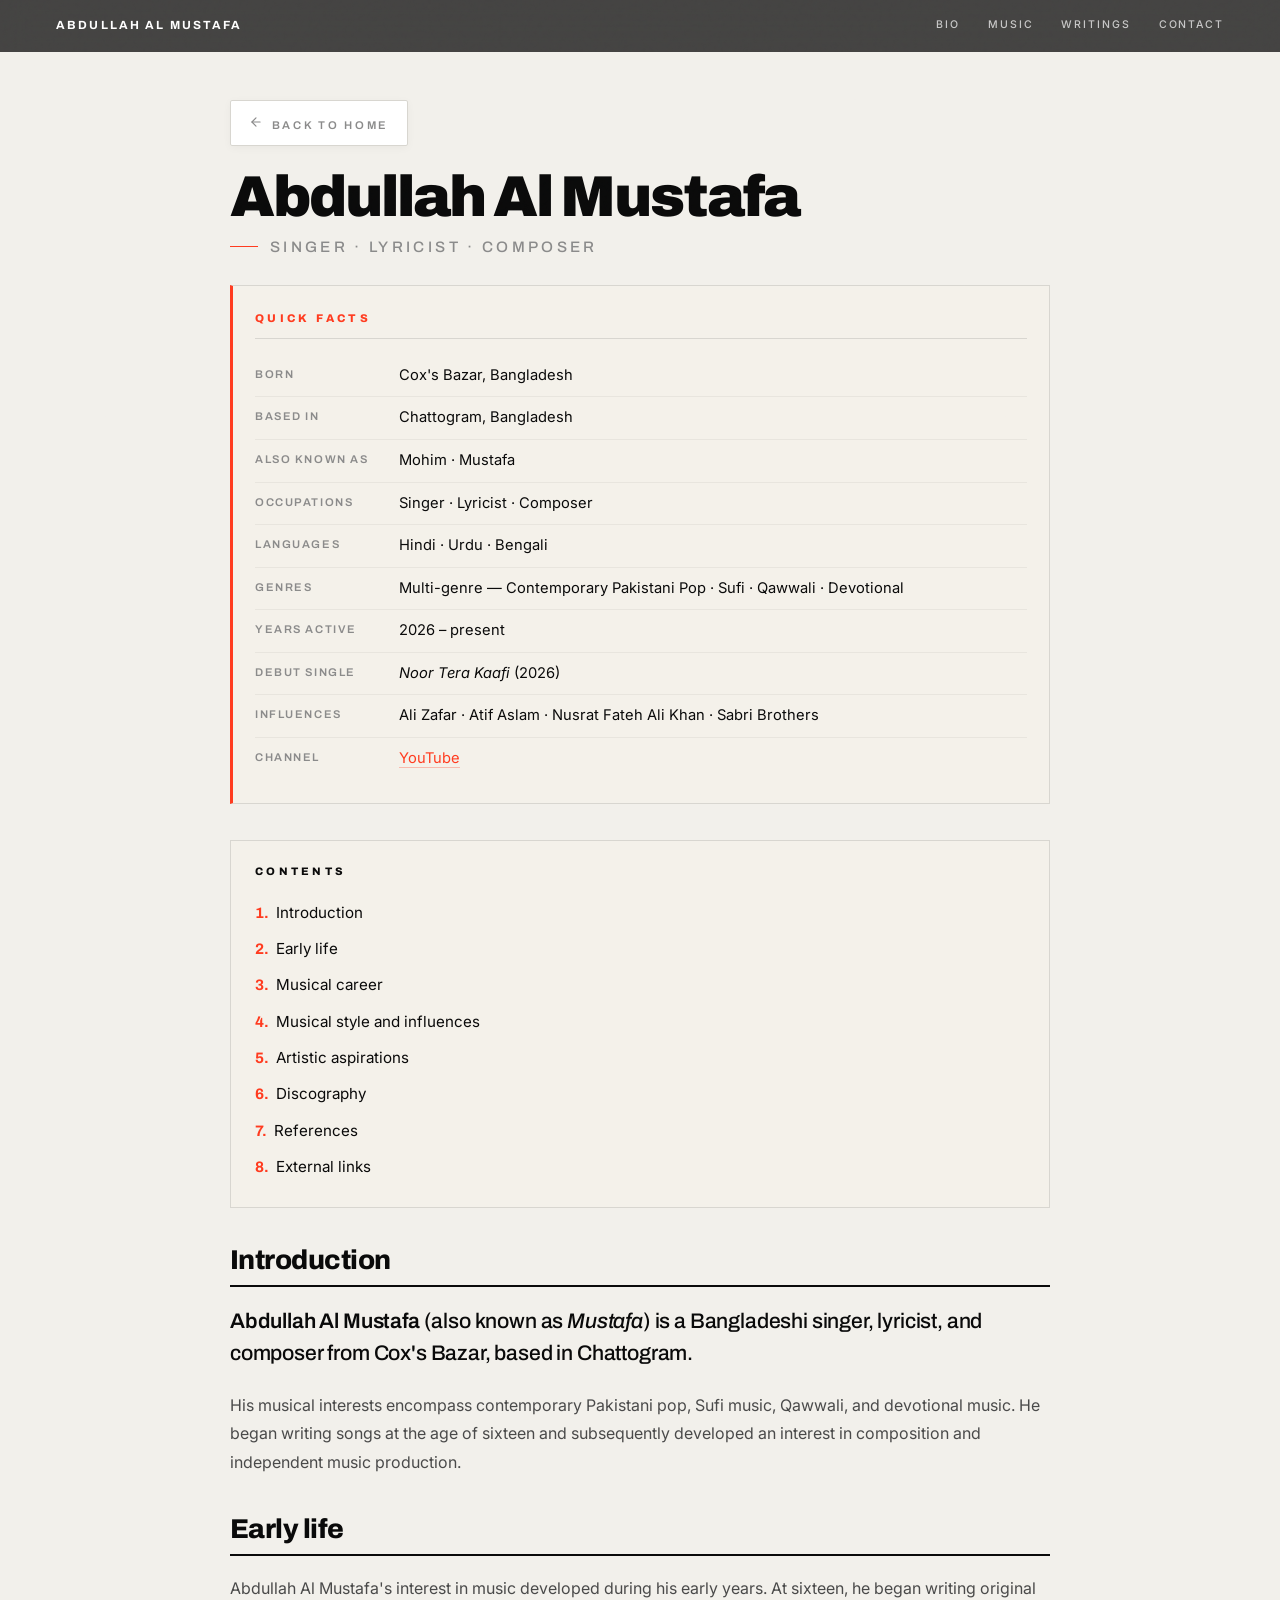
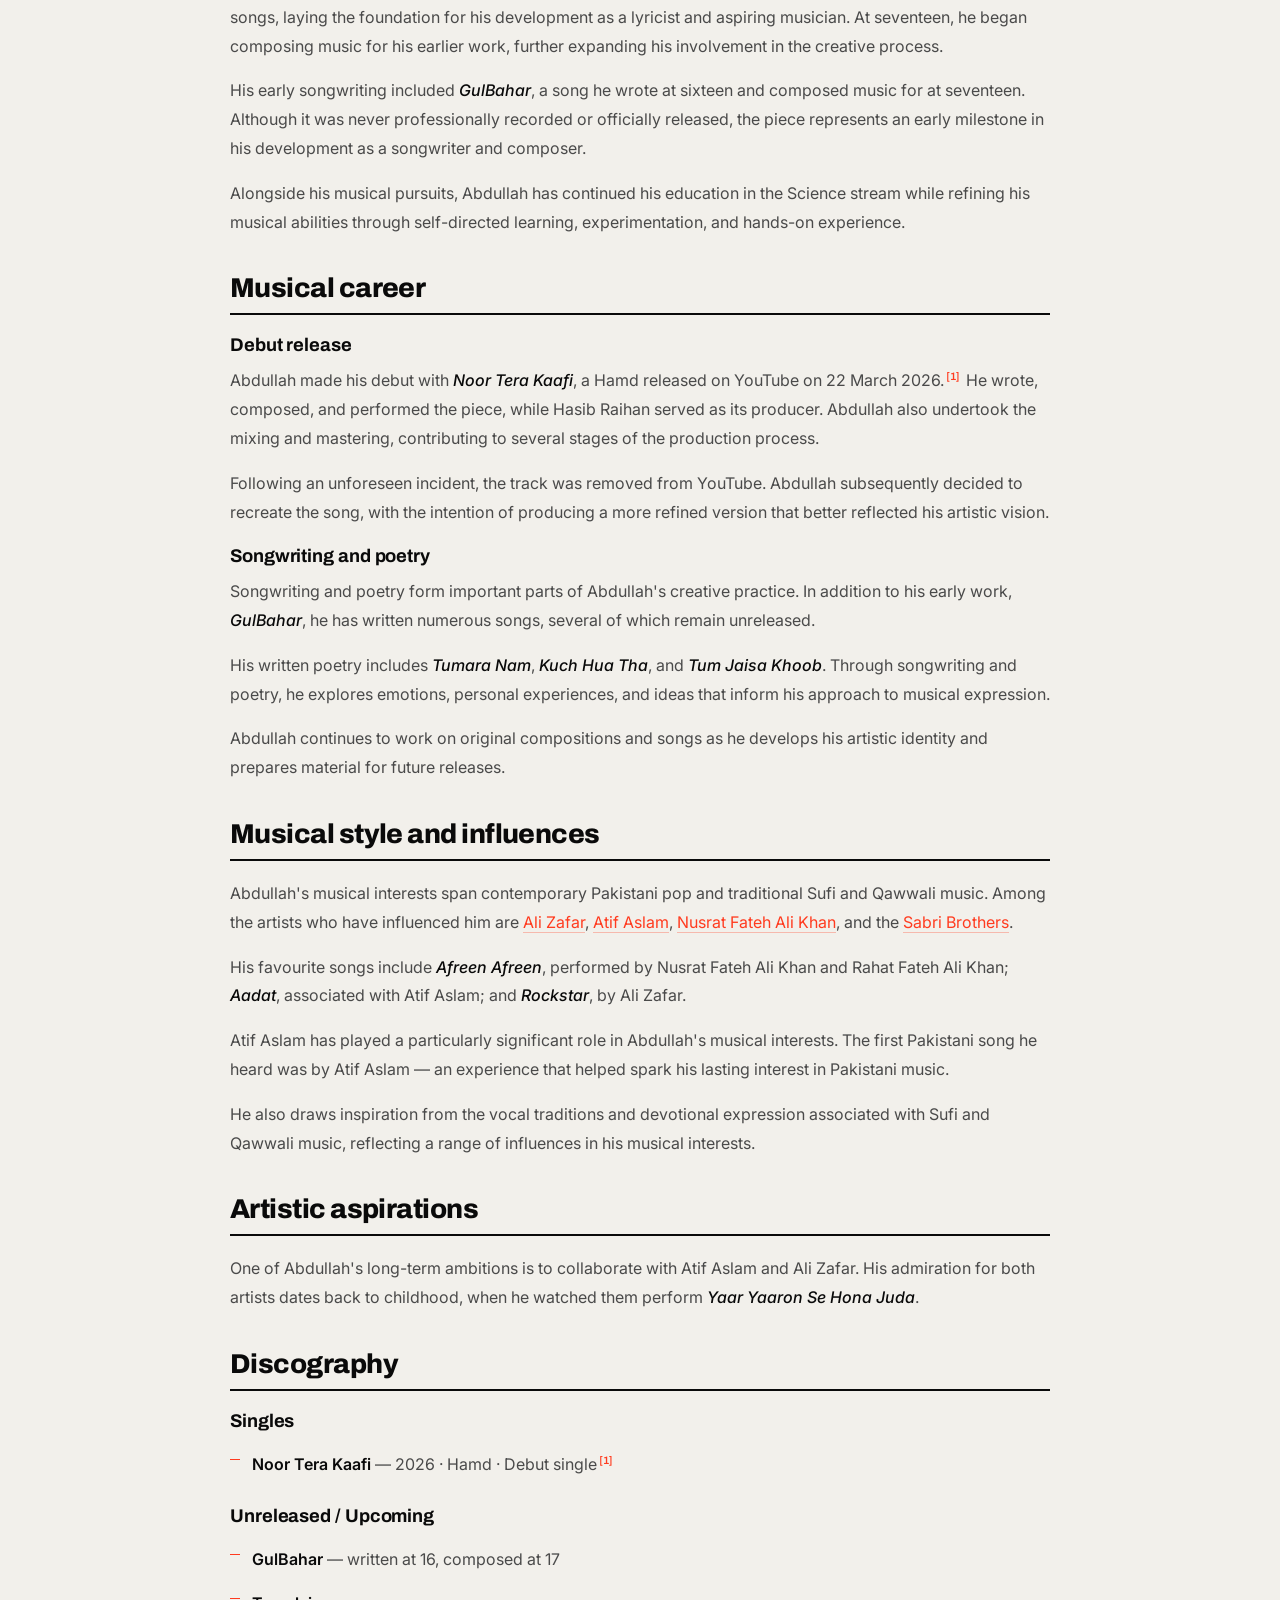
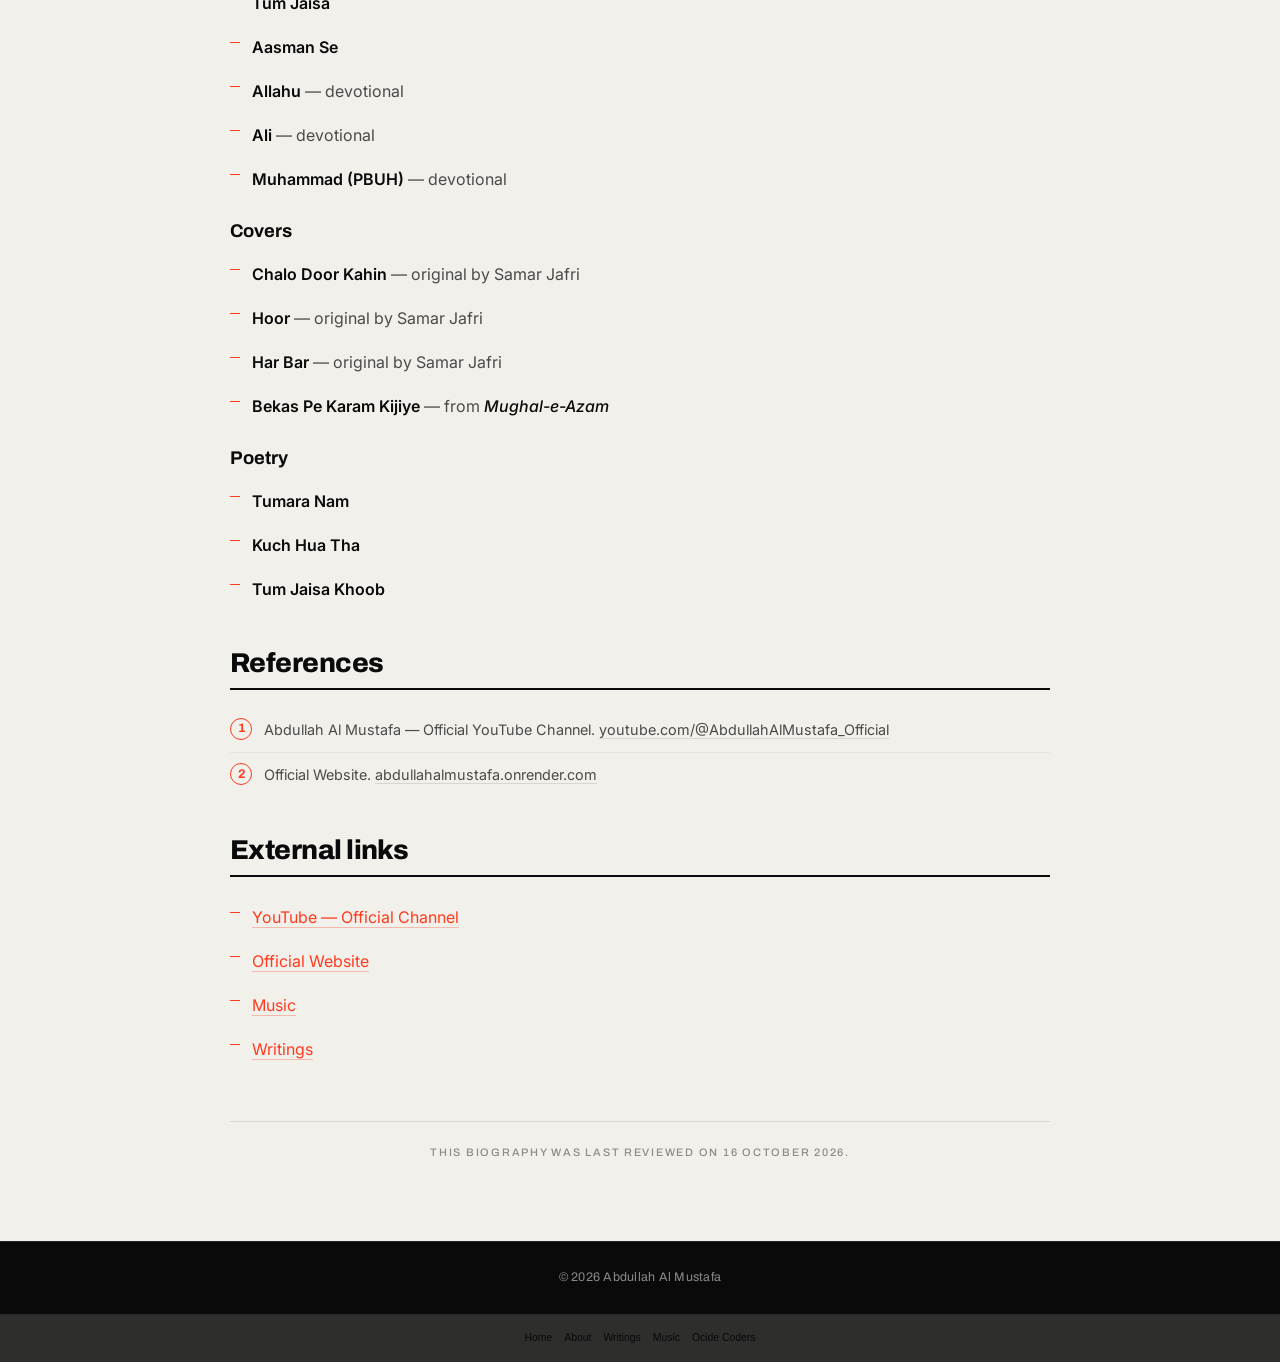
==== commit f6fb104a: "SEO: Add hidden footer and first secret blog 'Who is Mustafa'" ====
--- a/about.html
+++ b/about.html
@@ -6,7 +6,7 @@
   <meta name="msvalidate.01" content="548513EF12C6687B4259E20BBB79D6B8">
   <meta name="viewport" content="width=device-width, initial-scale=1.0">
   <title>Abdullah Al Mustafa — Biography, Career, Discography</title>
-  <meta name="description" content="Biography of Abdullah Al Mustafa — Bangladeshi singer, lyricist, and composer from Cox's Bazar. Debut single Noor Tera Kaafi (2026). Early life, career, influences, discography.">
+  <meta name="description" content="Biography of Abdullah Al Mustafa — Bangladeshi singer, lyricist, and composer from Cox's Bazar. Debut single Noor Tera Kaafi (2026). Discography & influences.">
   <meta name="keywords" content="Abdullah Al Mustafa, Abdullah Al Mustafa biography, Bangladeshi singer, singer from Chattogram, Cox's Bazar singer, Noor Tera Kaafi, GulBahar, Sufi singer, Qawwali, lyricist, composer">
   <meta name="author" content="Abdullah Al Mustafa">
   <meta name="robots" content="index, follow, max-image-preview:large">
@@ -762,5 +762,15 @@
       });
     })();
   </script>
+
+  <!-- Hidden SEO Internal Links (For Google Crawler) -->
+  <div style="font-size: 0.65rem; opacity: 0.15; text-align: center; padding: 15px 20px; border-top: 1px solid rgba(0,0,0,0.1); display: flex; justify-content: center; gap: 12px; flex-wrap: wrap; font-family: sans-serif; color: #000; background: #F9F8F6;">
+    <a href="index.html" style="color: inherit; text-decoration: none;">Home</a>
+    <a href="about.html" style="color: inherit; text-decoration: none;">About</a>
+    <a href="writings.html" style="color: inherit; text-decoration: none;">Writings</a>
+    <a href="index.html#music" style="color: inherit; text-decoration: none;">Music</a>
+    <a href="https://ocidecoders.onrender.com/" target="_blank" rel="noopener" style="color: inherit; text-decoration: none;">Ocide Coders</a>
+  </div>
+
 </body>
 </html>
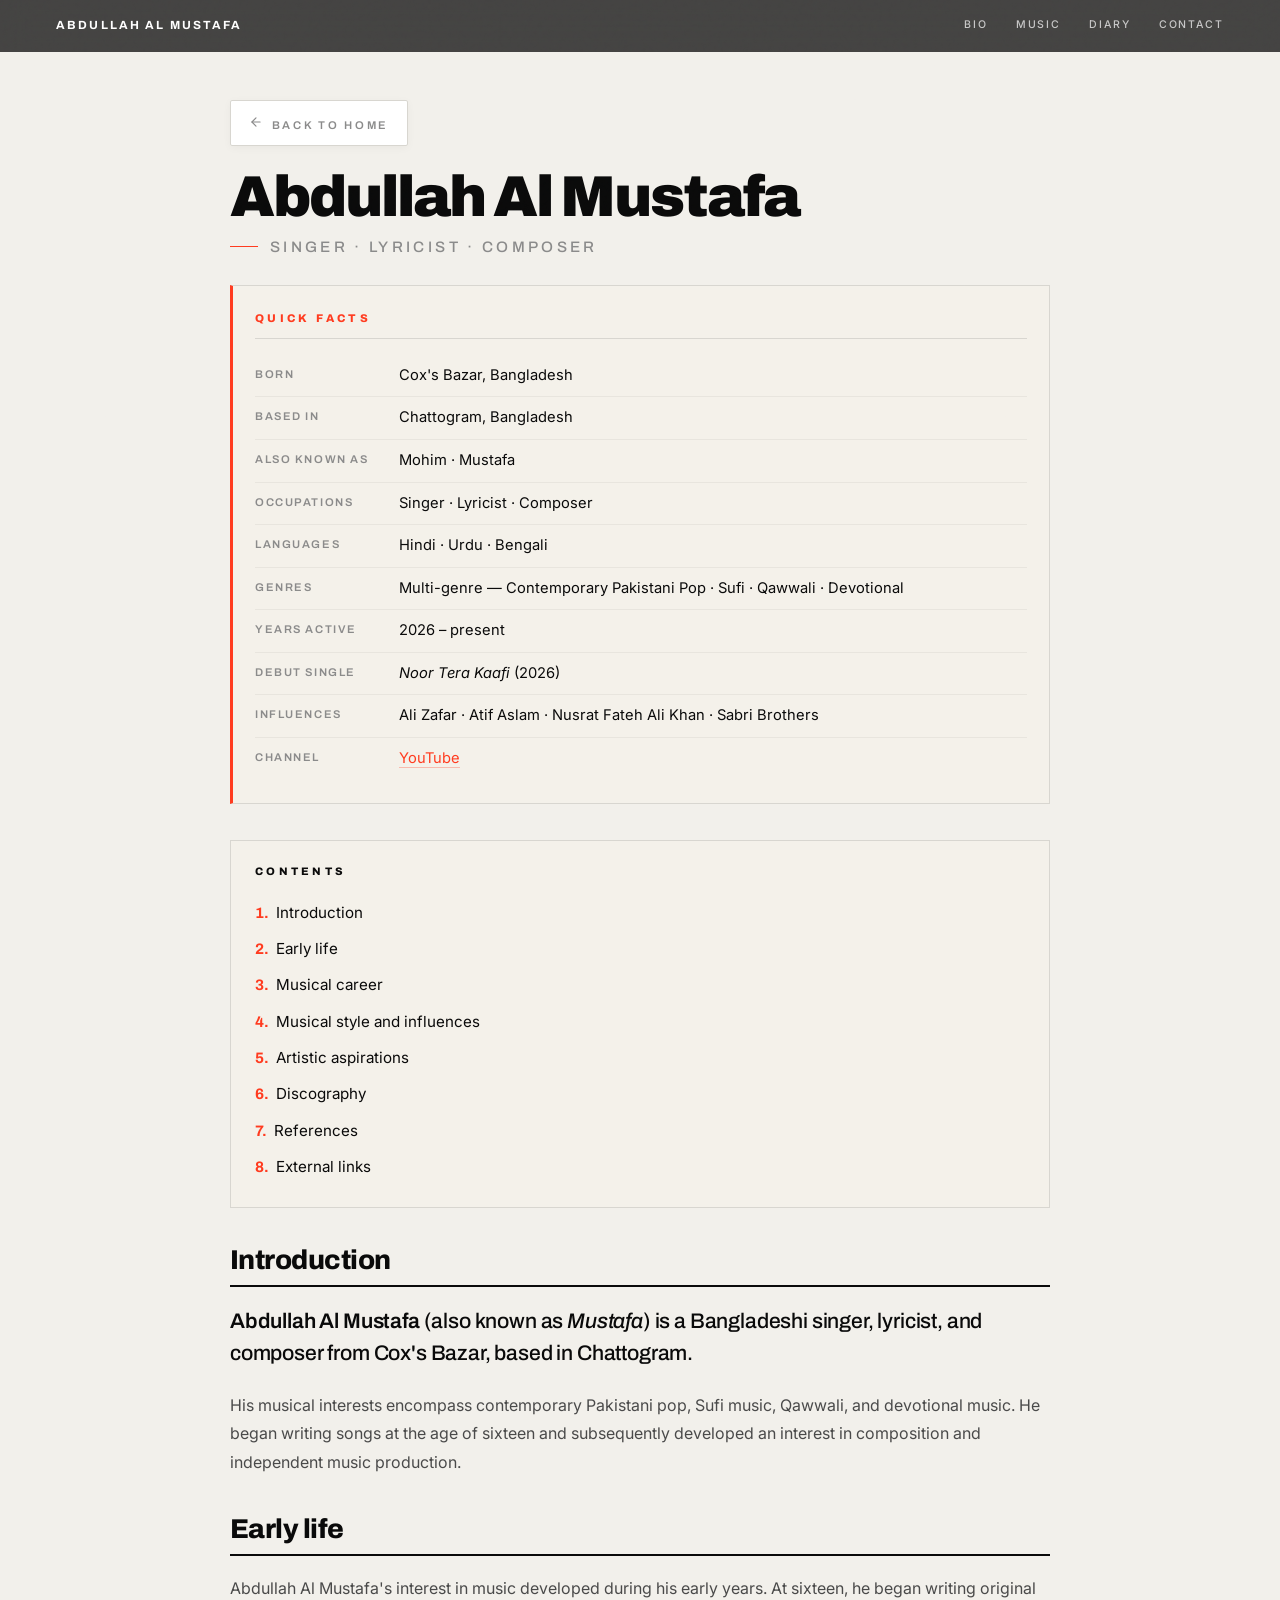
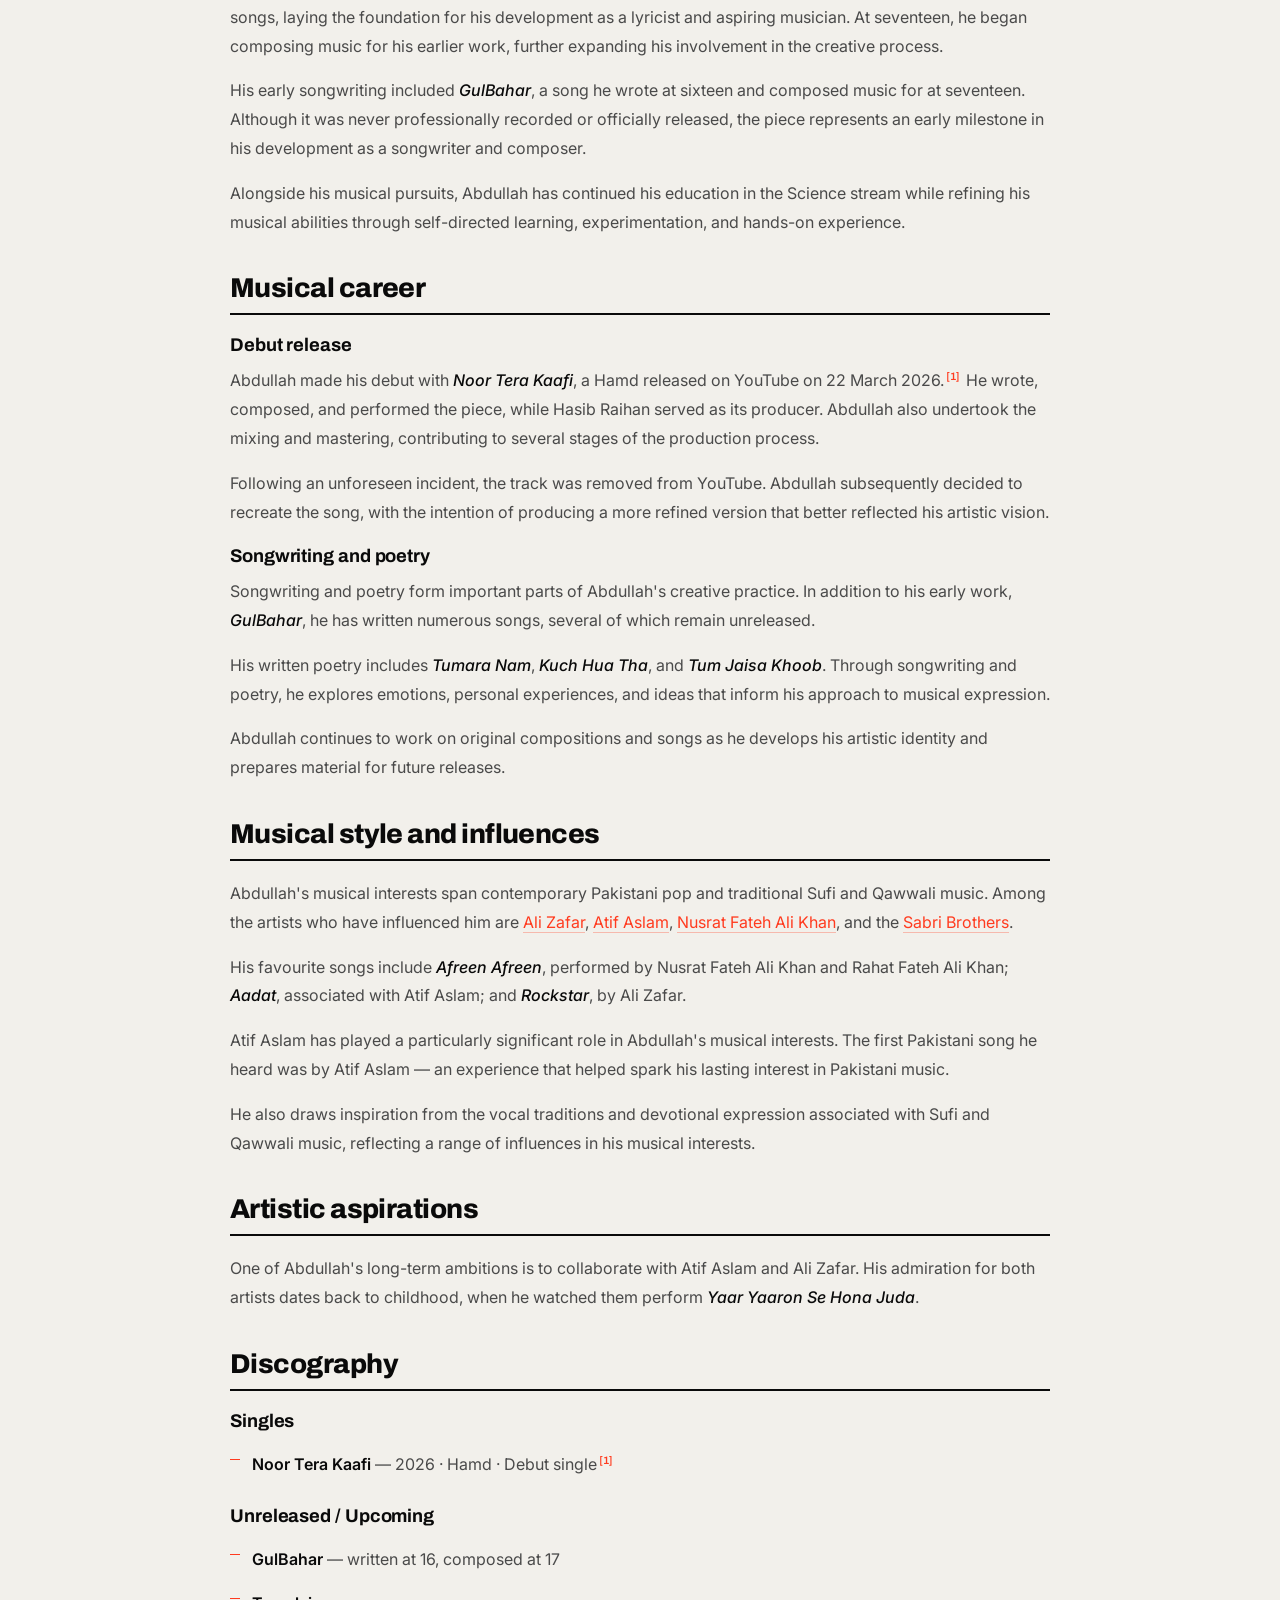
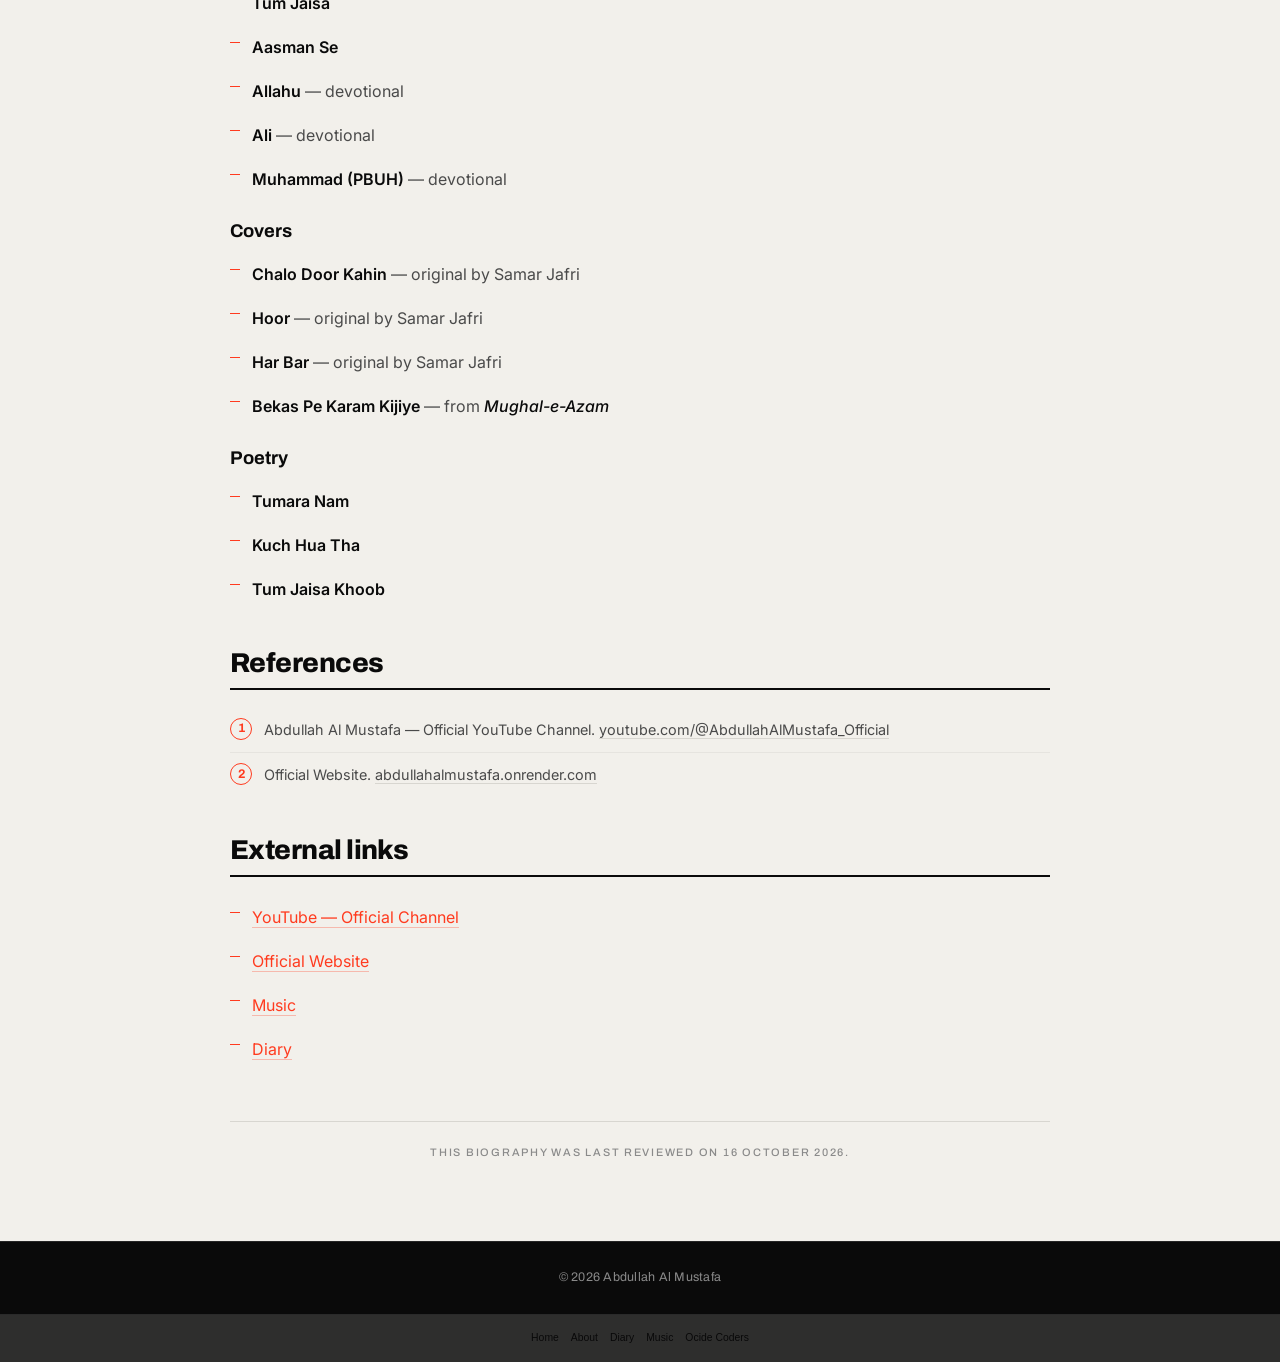
==== commit fdb39031: "Feature: Replace 'Writings' section with 'Diary' (stories written by Mustafa)" ====
--- a/about.html
+++ b/about.html
@@ -1,6 +1,14 @@
 <!DOCTYPE html>
 <html lang="en">
 <head>
+
+  <!-- Favicons -->
+  <link rel="apple-touch-icon" sizes="180x180" href="/apple-touch-icon.png">
+  <link rel="icon" type="image/png" sizes="32x32" href="/favicon-32x32.png">
+  <link rel="icon" type="image/png" sizes="16x16" href="/favicon-16x16.png">
+  <link rel="icon" type="image/x-icon" href="/favicon.ico">
+  <link rel="manifest" href="/site.webmanifest">
+
   <meta charset="UTF-8">
   <meta name="google-site-verification" content="J2MjWpshMWb_BfJvhMbxRysy1B_rmmm55DSOj57Hlis">
   <meta name="msvalidate.01" content="548513EF12C6687B4259E20BBB79D6B8">
@@ -25,10 +33,10 @@
   <meta name="twitter:image" content="https://i.ibb.co.com/5hmw3hTT/unnamed.jpg">
 
   <link rel="canonical" href="https://abdullahalmustafa.onrender.com/about.html">
-  <link rel="icon" href="/favicon.ico" sizes="any">
-  <link rel="icon" type="image/png" sizes="32x32" href="/favicon-32x32.png">
-  <link rel="apple-touch-icon" sizes="180x180" href="/apple-touch-icon.png">
-  <link rel="manifest" href="/site.webmanifest">
+  
+  
+  
+  
 
   <link rel="preconnect" href="https://fonts.googleapis.com">
   <link rel="preconnect" href="https://fonts.gstatic.com" crossorigin>
@@ -474,7 +482,7 @@
     <div class="nav-links">
       <a href="/#bio">Bio</a>
       <a href="/#music">Music</a>
-      <a href="/#writings">Writings</a>
+      <a href="/#writings">Diary</a>
       <a href="/#contact">Contact</a>
     </div>
   </nav>
@@ -728,7 +736,7 @@
           <li><a href="https://youtube.com/@AbdullahAlMustafa_Official" target="_blank" rel="noopener">YouTube — Official Channel</a></li>
           <li><a href="/">Official Website</a></li>
           <li><a href="/#music">Music</a></li>
-          <li><a href="/writings.html">Writings</a></li>
+          <li><a href="/diary.html">Diary</a></li>
         </ul>
       </section>
 
@@ -767,7 +775,7 @@
   <div style="font-size: 0.65rem; opacity: 0.15; text-align: center; padding: 15px 20px; border-top: 1px solid rgba(0,0,0,0.1); display: flex; justify-content: center; gap: 12px; flex-wrap: wrap; font-family: sans-serif; color: #000; background: #F9F8F6;">
     <a href="index.html" style="color: inherit; text-decoration: none;">Home</a>
     <a href="about.html" style="color: inherit; text-decoration: none;">About</a>
-    <a href="writings.html" style="color: inherit; text-decoration: none;">Writings</a>
+    <a href="diary.html" style="color: inherit; text-decoration: none;">Diary</a>
     <a href="index.html#music" style="color: inherit; text-decoration: none;">Music</a>
     <a href="https://ocidecoders.onrender.com/" target="_blank" rel="noopener" style="color: inherit; text-decoration: none;">Ocide Coders</a>
   </div>
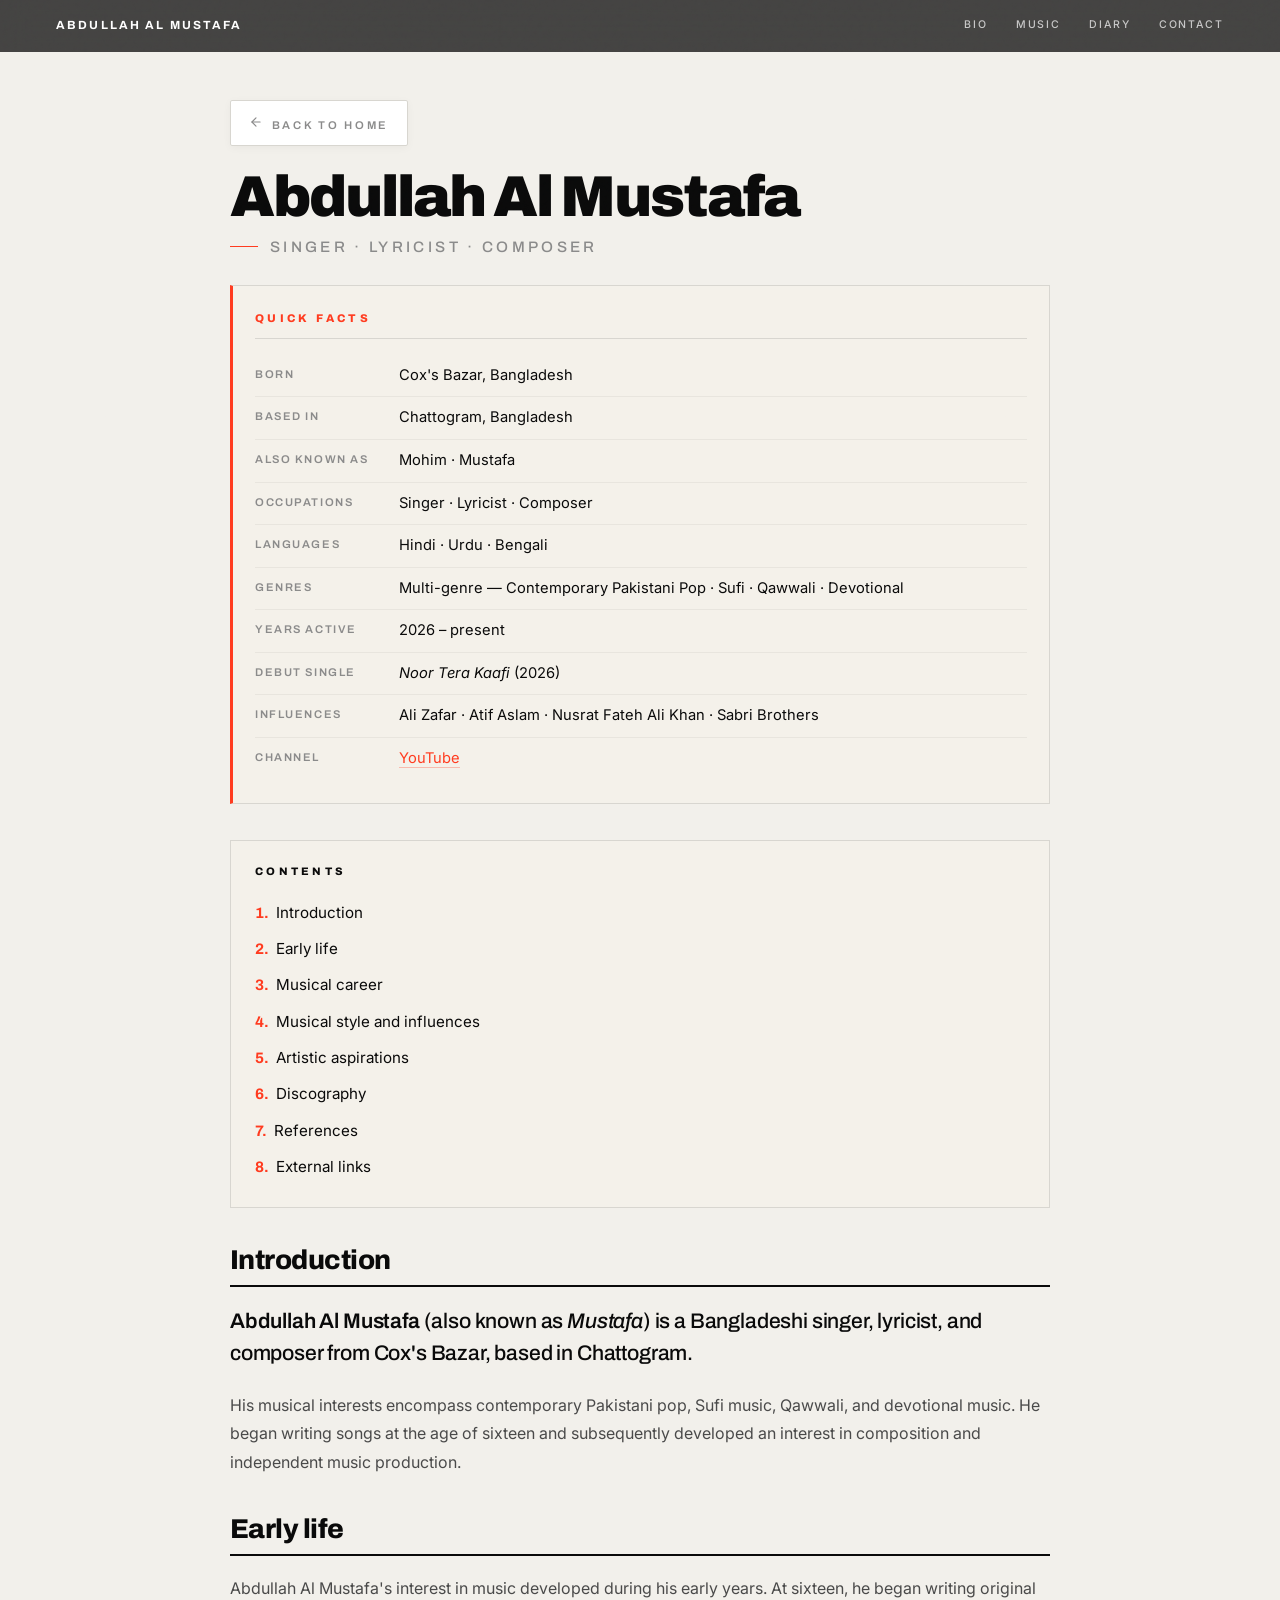
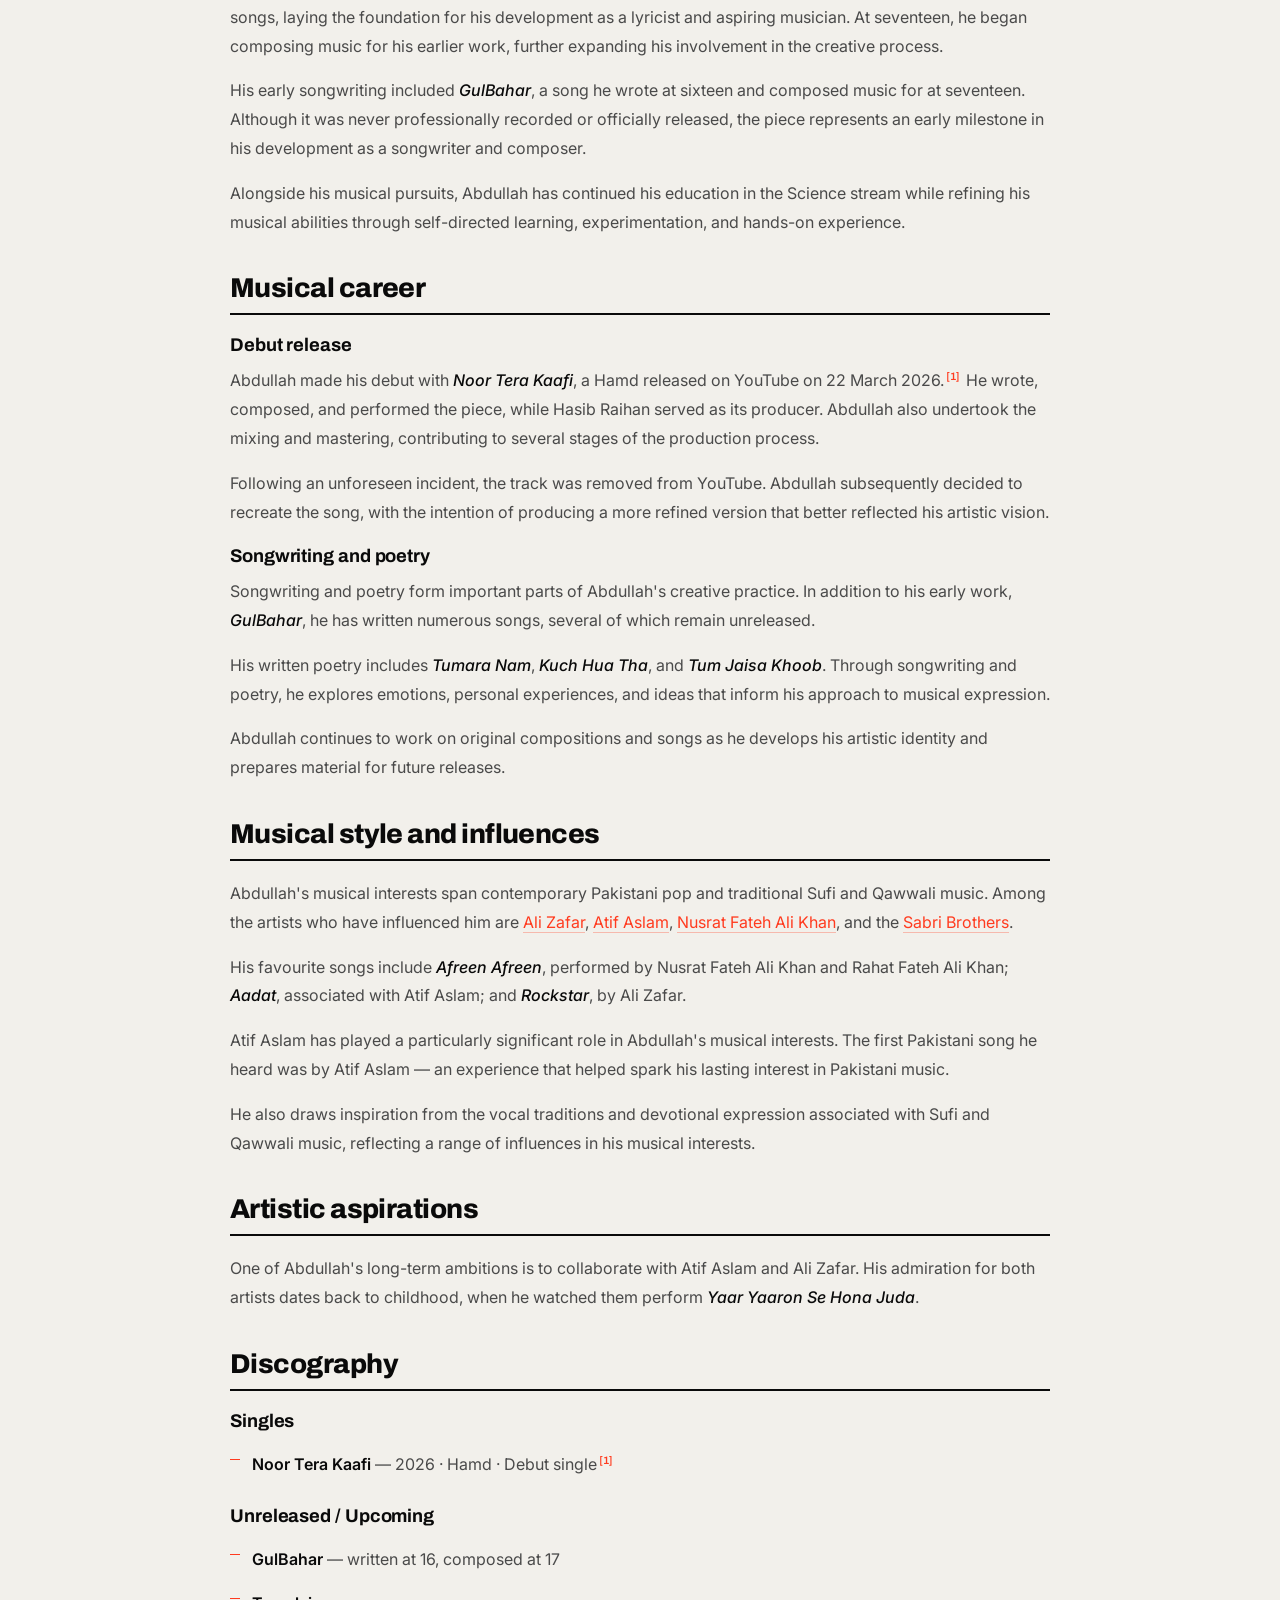
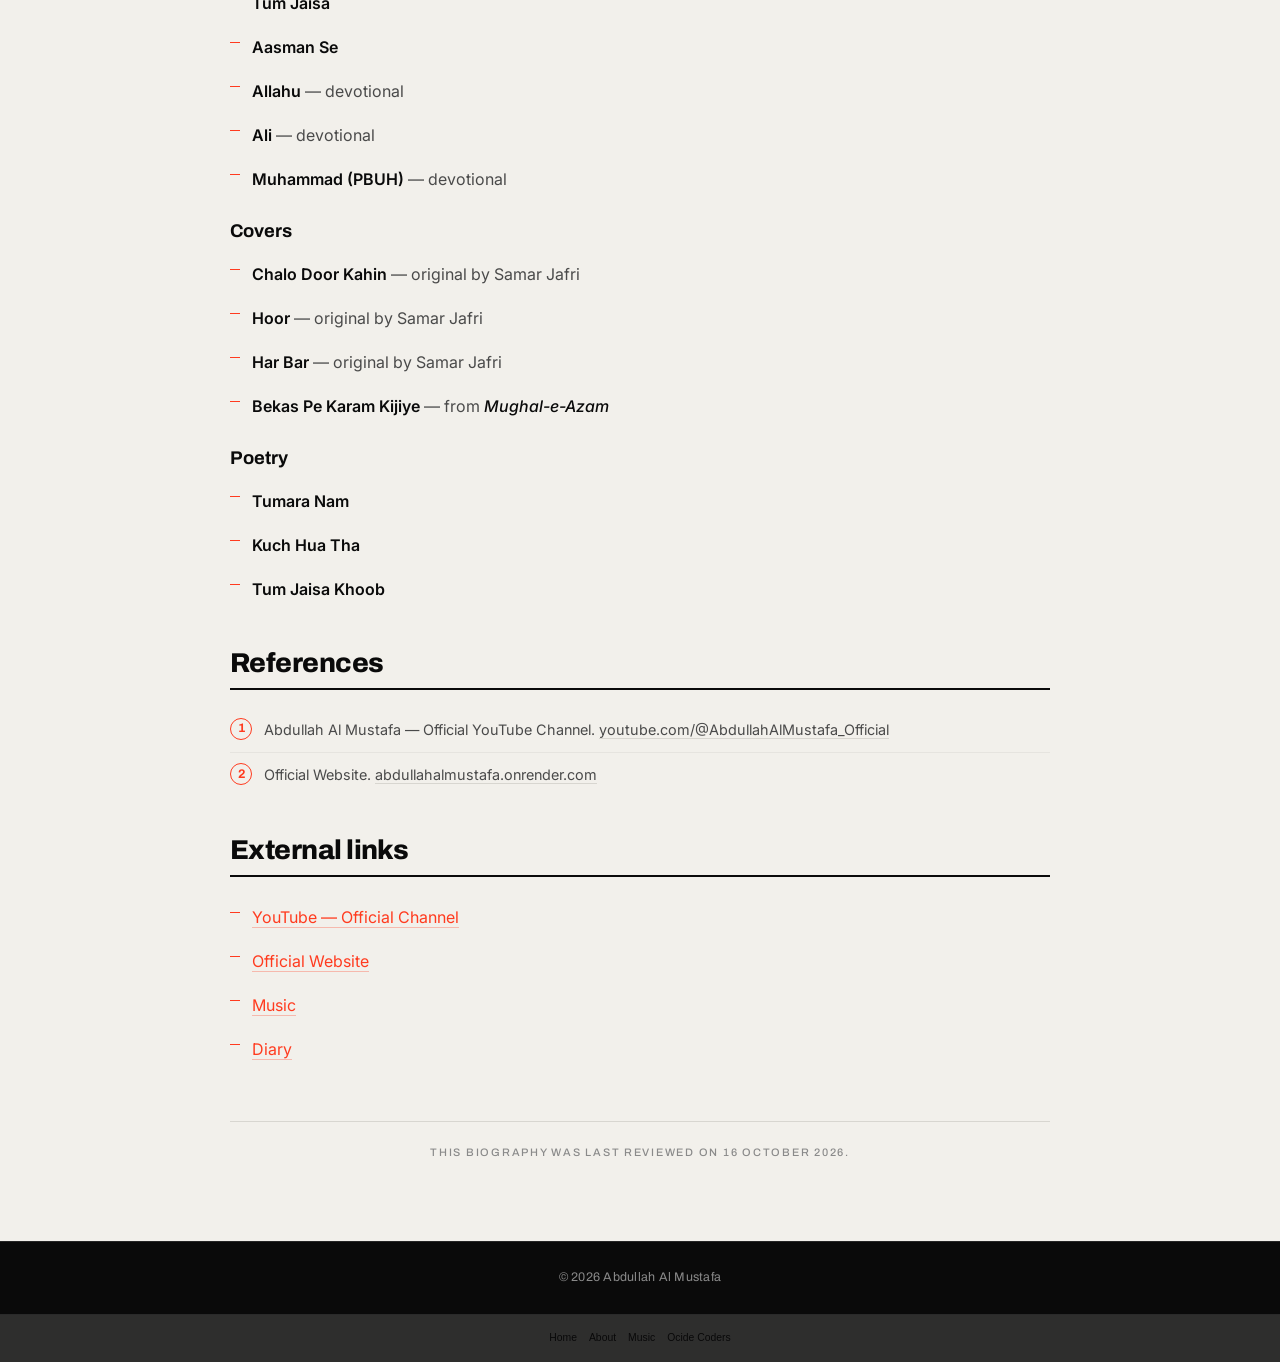
==== commit e751498b: "Cleanup: Deleted diary.html and removed all its links" ====
--- a/about.html
+++ b/about.html
@@ -775,7 +775,6 @@
   <div style="font-size: 0.65rem; opacity: 0.15; text-align: center; padding: 15px 20px; border-top: 1px solid rgba(0,0,0,0.1); display: flex; justify-content: center; gap: 12px; flex-wrap: wrap; font-family: sans-serif; color: #000; background: #F9F8F6;">
     <a href="index.html" style="color: inherit; text-decoration: none;">Home</a>
     <a href="about.html" style="color: inherit; text-decoration: none;">About</a>
-    <a href="diary.html" style="color: inherit; text-decoration: none;">Diary</a>
     <a href="index.html#music" style="color: inherit; text-decoration: none;">Music</a>
     <a href="https://ocidecoders.onrender.com/" target="_blank" rel="noopener" style="color: inherit; text-decoration: none;">Ocide Coders</a>
   </div>
